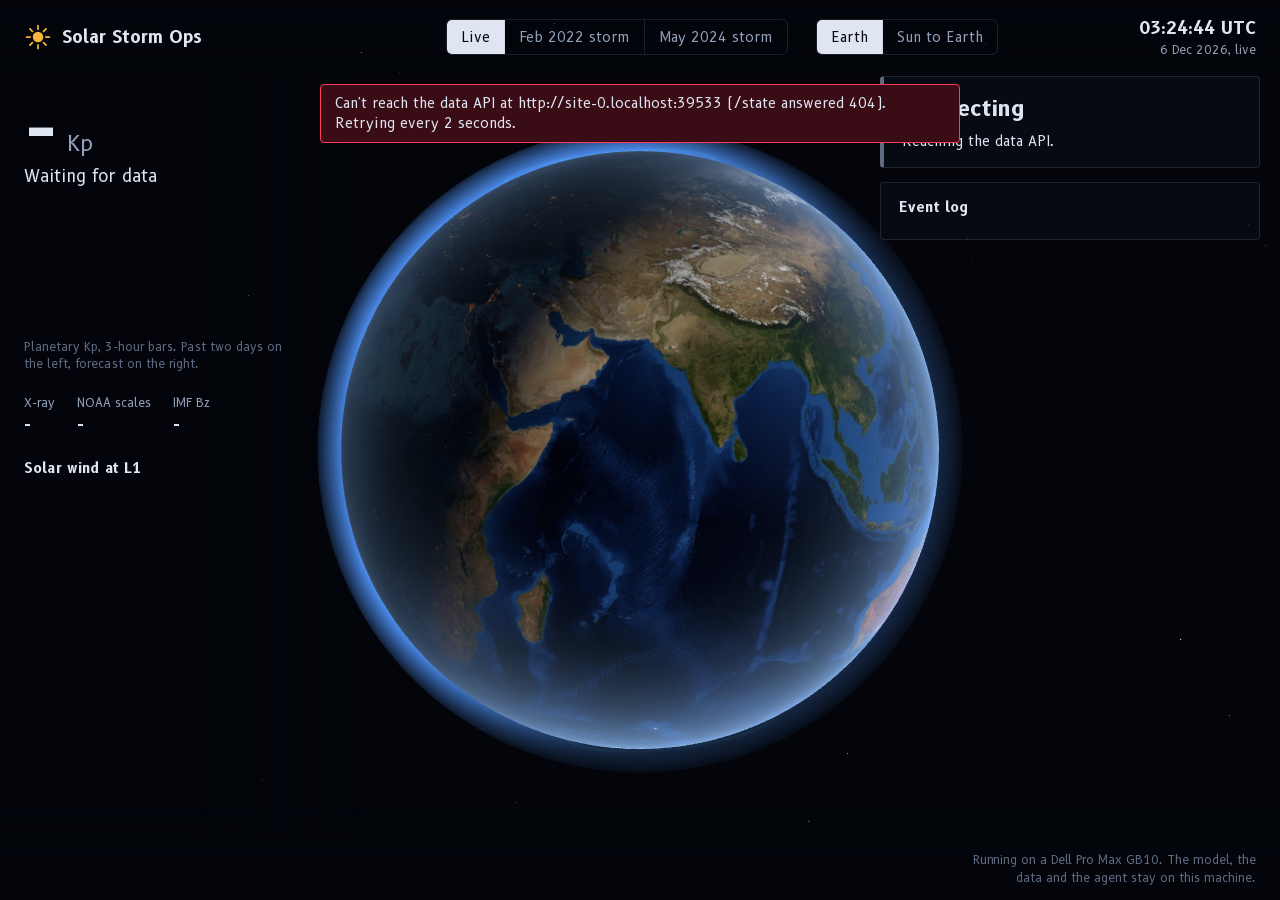
==== console/index.html @ 72f305fa "console: three.js ops console with Sun to Earth view New console/ (served at /console/) next to the " ====
<!doctype html>
<html lang="en">
<head>
  <meta charset="utf-8">
  <meta name="viewport" content="width=device-width, initial-scale=1">
  <title>Solar Storm Ops</title>
  <link rel="stylesheet" href="style.css">
</head>
<body>
  <canvas id="scene" aria-label="3D view of Earth, the Starlink constellation and the Sun"></canvas>
  <div id="labels" aria-hidden="true"></div>
  <div id="tooltip" role="status" hidden></div>

  <header class="bar">
    <div class="brand">
      <svg viewBox="0 0 32 32" width="28" height="28" aria-hidden="true">
        <circle cx="16" cy="16" r="6" fill="#f5b43c"/>
        <path d="M16 3v4M16 25v4M3 16h4M25 16h4M6.8 6.8l2.8 2.8M22.4 22.4l2.8 2.8M6.8 25.2l2.8-2.8M22.4 9.6l2.8-2.8" stroke="#f5b43c" stroke-width="2" stroke-linecap="round"/>
      </svg>
      <span>Solar Storm Ops</span>
    </div>
    <nav class="switch" aria-label="Data source">
      <button data-mode="live" aria-pressed="true">Live</button>
      <button data-mode="feb2022">Feb 2022 storm</button>
      <button data-mode="may2024">May 2024 storm</button>
    </nav>
    <nav class="switch" aria-label="View">
      <button data-view="earth" aria-pressed="true">Earth</button>
      <button data-view="sun">Sun to Earth</button>
    </nav>
    <div class="clock">
      <span id="clock-main">--:--:-- UTC</span>
      <span id="clock-sub"></span>
    </div>
  </header>

  <aside class="instruments" aria-label="Space weather">
    <section class="kp">
      <div class="kp-now"><span id="kp-value">-</span><span class="kp-unit">Kp</span></div>
      <p id="kp-phrase" class="kp-phrase">Waiting for data</p>
      <svg id="kp-chart" viewBox="0 0 320 132" role="img" aria-label="Planetary Kp index, past 48 hours and 3 day forecast"></svg>
      <p class="caption" id="kp-caption">Planetary Kp, 3-hour bars. Past two days on the left, forecast on the right.</p>
    </section>

    <section class="readouts">
      <div><span class="k">X-ray</span><span class="v" id="xray">-</span></div>
      <div><span class="k">NOAA scales</span><span class="v" id="scales">-</span></div>
      <div><span class="k">IMF Bz</span><span class="v" id="bz">-</span></div>
    </section>

    <section class="l1">
      <h2>Solar wind at L1</h2>
      <table id="l1-table"><tbody></tbody></table>
      <p class="caption" id="l1-caption"></p>
    </section>
  </aside>

  <aside class="decision" aria-label="Alert and plan">
    <section class="alert" id="alert">
      <h2 id="alert-title">Connecting</h2>
      <p id="alert-summary">Reaching the data API.</p>
      <div id="groups"></div>
      <div id="plan"></div>
    </section>
    <section class="log">
      <h2>Event log</h2>
      <ol id="log"></ol>
    </section>
  </aside>

  <footer class="foot">
    <div class="legend" id="legend" aria-label="Satellites by risk"></div>
    <p class="note" id="note"></p>
    <p class="local">Running on a Dell Pro Max GB10. The model, the data and the agent stay on this machine.</p>
  </footer>

  <div id="offline" class="offline" hidden></div>
  <script type="module" src="app.js"></script>
</body>
</html>
---- console/style.css ----
@font-face { font-family: "B612"; src: url("vendor/fonts/b612-regular.woff2") format("woff2"); font-weight: 400; font-style: normal; font-display: swap; }
@font-face { font-family: "B612"; src: url("vendor/fonts/b612-bold.woff2") format("woff2"); font-weight: 700; font-style: normal; font-display: swap; }
@font-face { font-family: "B612"; src: url("vendor/fonts/b612-italic.woff2") format("woff2"); font-weight: 400; font-style: italic; font-display: swap; }

:root {
  --space: #03050b;
  --ink: #dfe6f1;
  --ink-2: #93a1b8;
  --ink-3: #5f6b80;
  --line: rgba(147, 161, 184, 0.18);
  --corona: #f5b43c;
  --fine: #5d7aa8;
  --watch: #e9c46a;
  --high: #f4892f;
  --critical: #ff3b5c;
  --protected: #7df9c2;
  --kp-quiet: #4f9e72;
  --panel: rgba(8, 12, 22, 0.86);
  --s1: 12px; --s2: 14px; --s3: 17px; --s4: 22px; --s5: 34px; --s6: 76px;
}

* { box-sizing: border-box; }
html, body { margin: 0; height: 100%; background: var(--space); color: var(--ink); }
body {
  font-family: "B612", system-ui, sans-serif;
  font-size: var(--s2);
  line-height: 1.45;
  overflow: hidden;
  font-variant-numeric: tabular-nums;
}
#scene { position: fixed; inset: 0; width: 100vw; height: 100vh; display: block; cursor: grab; }
#scene:active { cursor: grabbing; }
#labels { position: fixed; inset: 0; pointer-events: none; overflow: hidden; }
h2 { font-size: var(--s2); font-weight: 700; margin: 0 0 8px; color: var(--ink); letter-spacing: 0.01em; }
p { margin: 0; }
button { font: inherit; color: inherit; }
:focus-visible { outline: 2px solid var(--corona); outline-offset: 2px; }

/* top bar: sits on the scene, no box */
.bar {
  position: fixed; top: 0; left: 0; right: 0;
  display: flex; align-items: center; gap: 28px;
  padding: 16px 24px;
  background: linear-gradient(to bottom, rgba(3, 5, 11, 0.92), rgba(3, 5, 11, 0));
  pointer-events: none;
}
.bar > * { pointer-events: auto; }
.brand { display: flex; align-items: center; gap: 10px; font-weight: 700; font-size: var(--s3); margin-right: auto; }
.switch { display: flex; border: 1px solid var(--line); border-radius: 6px; overflow: hidden; }
.switch button {
  background: transparent; border: 0; padding: 7px 14px; cursor: pointer; color: var(--ink-2);
  border-right: 1px solid var(--line);
}
.switch button:last-child { border-right: 0; }
.switch button:hover { color: var(--ink); background: rgba(147, 161, 184, 0.08); }
.switch button[aria-pressed="true"] { color: var(--space); background: var(--ink); }
.switch button[data-mode="feb2022"][aria-pressed="true"],
.switch button[data-mode="may2024"][aria-pressed="true"] { background: var(--corona); }
.clock { display: flex; flex-direction: column; align-items: flex-end; min-width: 230px; }
#clock-main { font-size: var(--s3); font-weight: 700; }
#clock-sub { font-size: var(--s1); color: var(--ink-2); }

/* left instruments: text on the scene, held up by a soft scrim */
.instruments {
  position: fixed; top: 76px; left: 0; bottom: 64px; width: 360px;
  padding: 12px 24px 0;
  background: linear-gradient(to right, rgba(3, 5, 11, 0.86) 55%, rgba(3, 5, 11, 0));
  display: flex; flex-direction: column; gap: 22px;
  overflow-y: auto;
}
.kp-now { display: flex; align-items: baseline; gap: 10px; }
#kp-value { font-size: var(--s6); font-weight: 700; line-height: 0.95; letter-spacing: -0.02em; }
.kp-unit { font-size: var(--s4); color: var(--ink-2); }
.kp-phrase { font-size: var(--s3); margin: 4px 0 14px; }
#kp-chart { width: 100%; height: auto; display: block; overflow: visible; }
#kp-chart text { font-family: "B612", sans-serif; font-size: 9px; fill: var(--ink-3); }
.caption { font-size: var(--s1); color: var(--ink-3); margin-top: 6px; max-width: 34ch; }
.readouts { display: grid; grid-template-columns: repeat(3, auto); gap: 4px 22px; justify-content: start; }
.readouts div { display: flex; flex-direction: column; }
.readouts .k, .l1 td.k { color: var(--ink-2); font-size: var(--s1); }
.readouts .v { font-size: var(--s3); font-weight: 700; }
.l1 table { border-collapse: collapse; width: 100%; }
.l1 td { padding: 3px 0; border-bottom: 1px solid var(--line); }
.l1 td.num { text-align: right; padding-left: 12px; }
.l1 tr.active td:first-child::after { content: " in use by NOAA"; color: var(--ink-3); font-size: var(--s1); }

/* right: the one boxed thing, because it asks for a decision */
.decision {
  position: fixed; top: 76px; right: 20px; width: 380px; max-height: calc(100vh - 170px);
  display: flex; flex-direction: column; gap: 14px;
}
.alert {
  background: var(--panel); border: 1px solid var(--line); border-left: 4px solid var(--ink-3);
  border-radius: 4px; padding: 16px 18px;
  backdrop-filter: blur(6px);
}
.alert h2 { font-size: var(--s4); margin-bottom: 6px; }
.alert.level-watch { border-left-color: var(--watch); }
.alert.level-warning { border-left-color: var(--high); }
.alert.level-critical { border-left-color: var(--critical); }
.alert.level-none { border-left-color: var(--kp-quiet); }
#alert-summary { color: var(--ink); }
#groups:not(:empty) { margin-top: 12px; }
.group { display: grid; grid-template-columns: 1fr auto; gap: 0 12px; padding: 6px 0; border-top: 1px solid var(--line); font-size: var(--s1); }
.group b { font-size: var(--s2); }
.group .n { text-align: right; color: var(--ink-2); }
#plan:not(:empty) { margin-top: 14px; padding-top: 12px; border-top: 1px solid var(--line); }
.plan-head { display: flex; justify-content: space-between; align-items: baseline; gap: 12px; }
.plan-head b { font-size: var(--s3); }
.status { font-size: var(--s1); padding: 2px 8px; border-radius: 3px; border: 1px solid currentColor; }
.status.pending { color: var(--watch); }
.status.approved { color: var(--protected); }
.status.rejected { color: var(--critical); }
#plan ul { margin: 10px 0 8px; padding-left: 18px; }
#plan li { margin: 3px 0; }
.deadline { font-size: var(--s1); color: var(--ink-2); }
.actions { display: flex; gap: 10px; margin-top: 14px; }
.actions button { cursor: pointer; padding: 9px 14px; border-radius: 4px; font-weight: 700; }
.approve { background: var(--protected); color: #04140d; border: 1px solid var(--protected); flex: 1; }
.approve:hover { filter: brightness(1.1); }
.reject { background: transparent; color: var(--ink-2); border: 1px solid var(--line); }
.reject:hover { color: var(--critical); border-color: var(--critical); }
.actions button:disabled { opacity: 0.5; cursor: wait; }
.hint { font-size: var(--s1); color: var(--ink-3); margin-top: 8px; }

.log {
  flex: 0 1 auto; min-height: 0; overflow-y: auto;
  background: rgba(8, 12, 22, 0.6); border: 1px solid var(--line); border-radius: 4px; padding: 14px 18px;
}
.log ol { list-style: none; margin: 0; padding: 0; }
.log li { display: grid; grid-template-columns: 74px 1fr; gap: 10px; padding: 6px 0; border-top: 1px solid var(--line); font-size: var(--s1); }
.log li:first-child { border-top: 0; }
.log time { color: var(--ink-3); }
.log li.alert-kind span { color: var(--ink); }
.log li.alert-kind time { color: var(--high); }
.log li.approval-kind time, .log li.action-kind time { color: var(--protected); }
.log span { color: var(--ink-2); }

/* footer: legend + honesty notes */
.foot {
  position: fixed; left: 0; right: 0; bottom: 0;
  display: grid; grid-template-columns: 1fr auto; align-items: end; gap: 6px 24px; padding: 40px 24px 14px;
  background: linear-gradient(to top, rgba(3, 5, 11, 0.97) 45%, rgba(3, 5, 11, 0));
  font-size: var(--s1);
  pointer-events: none;
}
.legend { display: flex; gap: 16px; flex-wrap: wrap; grid-column: 1; }
.note { grid-column: 1; }
.local { grid-column: 2; grid-row: 1 / span 2; }
.legend span { display: inline-flex; align-items: center; gap: 6px; color: var(--ink-2); }
.legend b { color: var(--ink); }
.legend i { width: 9px; height: 9px; border-radius: 50%; display: inline-block; }
.note { color: var(--ink-3); flex: 1; max-width: 70ch; }
.local { color: var(--ink-3); text-align: right; max-width: 36ch; }

/* scene labels and hover */
.scene-label { position: absolute; left: 0; top: 0; white-space: nowrap; font-size: var(--s1); color: var(--ink-2); margin: -8px 0 0 10px; }
.scene-label.big { font-size: var(--s3); color: var(--ink); margin: -10px 0 0 -18px; }
.scene-label.l1 { display: flex; flex-direction: column; gap: 1px; margin: 4px 0 0 -40px; color: var(--ink-2); }
.scene-label.l1 em { font-style: normal; color: var(--ink-3); margin-bottom: 3px; }
.scene-label.l1 .on { color: var(--ink); }
.scene-label.small { color: var(--ink-3); margin-left: -60px; }
.scene-label.batch { color: var(--critical); margin: -26px 0 0 14px; padding-left: 10px; border-left: 1px solid currentColor; }
.scene-label.batch.safe { color: var(--protected); }
#tooltip {
  position: fixed; pointer-events: none; z-index: 5;
  background: var(--panel); border: 1px solid var(--line); border-radius: 3px; padding: 6px 9px; font-size: var(--s1);
}
#tooltip b { display: block; color: var(--ink); }
.offline {
  position: fixed; left: 50%; top: 84px; transform: translateX(-50%);
  background: #3a0d16; border: 1px solid var(--critical); color: var(--ink); padding: 8px 14px; border-radius: 4px;
}

/* projectors and laptop screens: keep the decision and the log on screen */
@media (max-height: 820px) {
  :root { --s6: 56px; --s4: 19px; }
  .instruments { gap: 14px; }
  .alert { padding: 12px 14px; }
  #groups { display: none; }
  #plan ul { margin: 6px 0 4px; }
  .hint { display: none; }
  .actions { margin-top: 10px; }
  .log { padding: 10px 14px; }
}

@media (max-width: 1100px) {
  body { overflow: auto; }
  #scene { position: relative; height: 62vh; }
  #labels { position: absolute; height: 62vh; }
  .bar { position: sticky; flex-wrap: wrap; gap: 12px; background: var(--space); }
  .clock { min-width: 0; align-items: flex-start; }
  .instruments, .decision, .foot { position: static; width: auto; background: none; padding: 16px; }
  .foot { flex-direction: column; align-items: flex-start; }
  .local { text-align: left; }
}
@media (prefers-reduced-motion: reduce) {
  * { scroll-behavior: auto; }
}
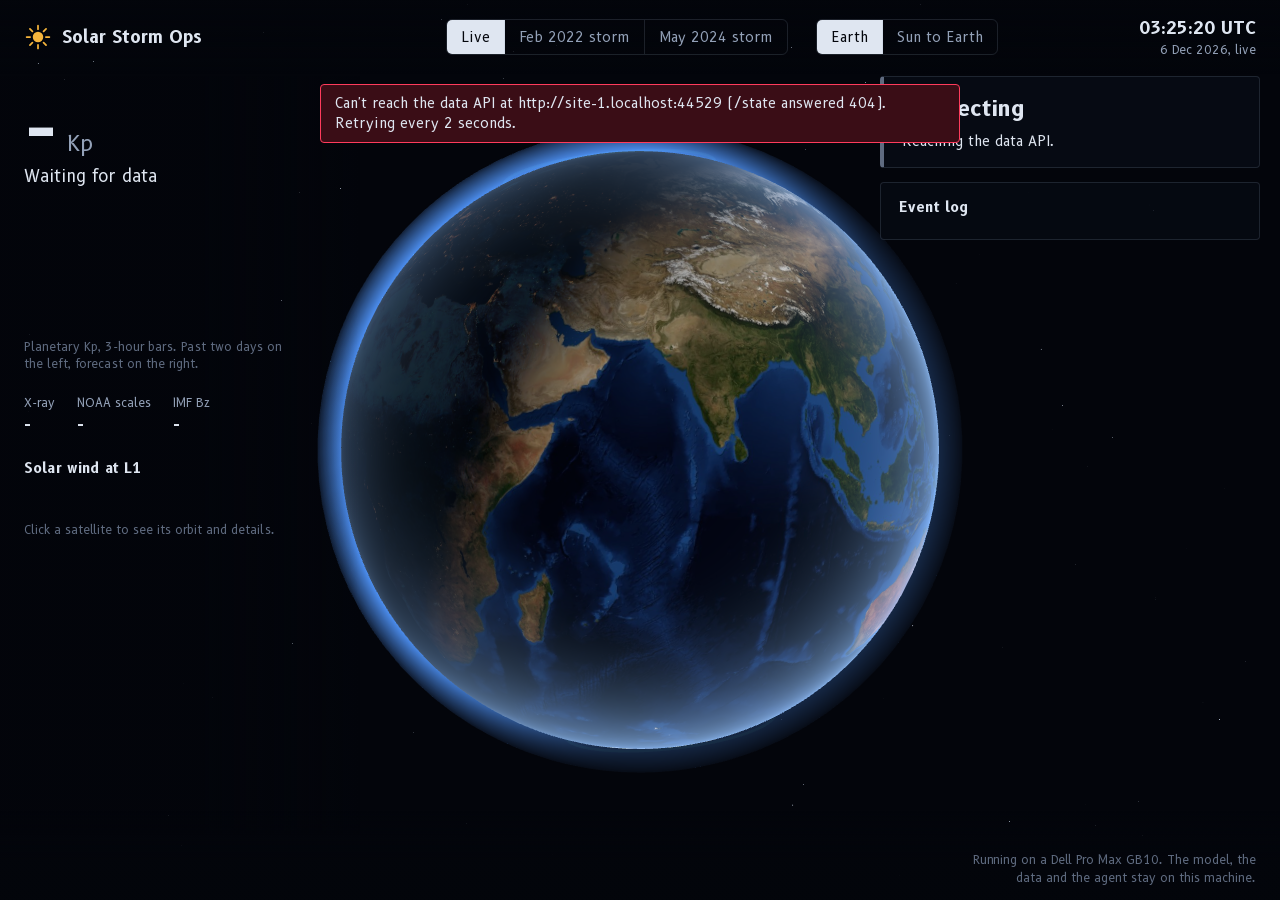
==== commit 5847f5bb: "console: click a satellite for its orbit and details; smooth motion Click selects a satellite (ring " ====
--- a/console/index.html
+++ b/console/index.html
@@ -53,6 +53,9 @@
       <table id="l1-table"><tbody></tbody></table>
       <p class="caption" id="l1-caption"></p>
     </section>
+
+    <section class="sat-card" id="sat-card" hidden aria-live="polite"></section>
+    <p class="caption" id="sat-hint">Click a satellite to see its orbit and details.</p>
   </aside>
 
   <aside class="decision" aria-label="Alert and plan">
--- a/console/style.css
+++ b/console/style.css
@@ -83,6 +83,15 @@
 .l1 td { padding: 3px 0; border-bottom: 1px solid var(--line); }
 .l1 td.num { text-align: right; padding-left: 12px; }
 .l1 tr.active td:first-child::after { content: " in use by NOAA"; color: var(--ink-3); font-size: var(--s1); }
+
+.sat-card { border-left: 3px solid var(--sel, var(--fine)); padding: 2px 0 2px 12px; }
+.sat-card h2 { font-size: var(--s3); margin-bottom: 2px; display: flex; justify-content: space-between; align-items: baseline; gap: 8px; }
+.sat-card h2 button { background: none; border: 0; color: var(--ink-3); cursor: pointer; font-size: var(--s1); padding: 0; }
+.sat-card h2 button:hover { color: var(--ink); }
+.sat-card dl { display: grid; grid-template-columns: auto 1fr; gap: 3px 14px; margin: 8px 0 0; }
+.sat-card dt { color: var(--ink-2); font-size: var(--s1); }
+.sat-card dd { margin: 0; }
+.sat-card .why { font-size: var(--s1); color: var(--ink-2); margin-top: 8px; max-width: 36ch; }
 
 /* right: the one boxed thing, because it asks for a decision */
 .decision {
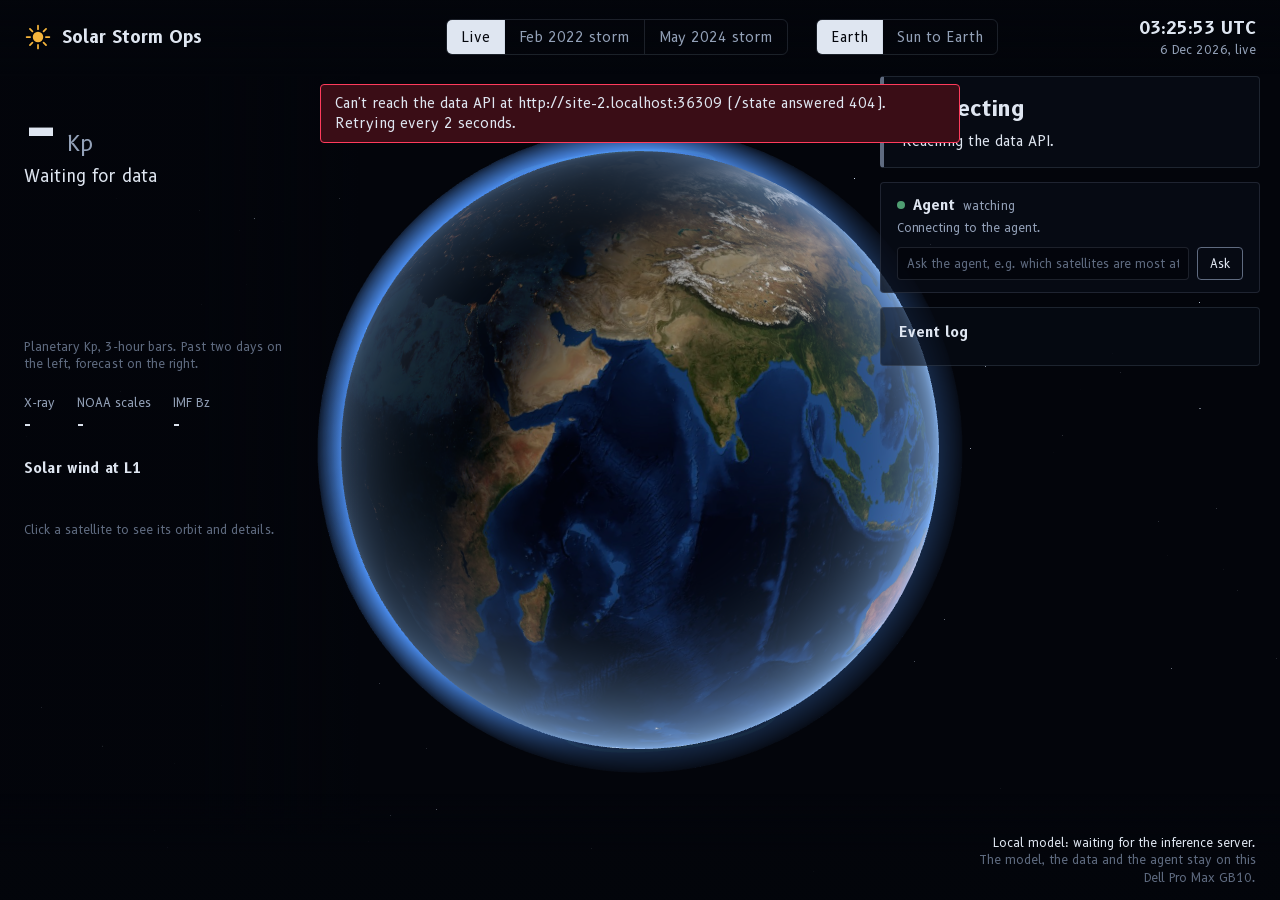
==== commit c7df1a48: "Launch go/no-go replay, agent activity, ask the agent, local inference Feb 2022 replay now starts th" ====
--- a/console/index.html
+++ b/console/index.html
@@ -65,6 +65,18 @@
       <div id="groups"></div>
       <div id="plan"></div>
     </section>
+    <section class="agent" id="agent" aria-live="polite">
+      <h2><span class="pulse" aria-hidden="true"></span>Agent <span id="agent-state" class="agent-state">watching</span></h2>
+      <p id="agent-status" class="agent-status">Connecting to the agent.</p>
+      <ol id="agent-events"></ol>
+      <div id="agent-msg"></div>
+      <form id="ask-form" autocomplete="off">
+        <label for="ask-input" class="sr-only">Ask the agent</label>
+        <input id="ask-input" maxlength="300" placeholder="Ask the agent, e.g. which satellites are most at risk?">
+        <button type="submit" id="ask-button">Ask</button>
+      </form>
+      <div id="ask-answer"></div>
+    </section>
     <section class="log">
       <h2>Event log</h2>
       <ol id="log"></ol>
@@ -74,7 +86,10 @@
   <footer class="foot">
     <div class="legend" id="legend" aria-label="Satellites by risk"></div>
     <p class="note" id="note"></p>
-    <p class="local">Running on a Dell Pro Max GB10. The model, the data and the agent stay on this machine.</p>
+    <div class="local" id="local">
+      <p id="local-model">Local model: waiting for the inference server.</p>
+      <p id="local-detail">The model, the data and the agent stay on this Dell Pro Max GB10.</p>
+    </div>
   </footer>
 
   <div id="offline" class="offline" hidden></div>
--- a/console/style.css
+++ b/console/style.css
@@ -112,6 +112,7 @@
 #groups:not(:empty) { margin-top: 12px; }
 .group { display: grid; grid-template-columns: 1fr auto; gap: 0 12px; padding: 6px 0; border-top: 1px solid var(--line); font-size: var(--s1); }
 .group b { font-size: var(--s2); }
+.group > span:not(.n) { display: none; }  /* the plan below already says what to do */
 .group .n { text-align: right; color: var(--ink-2); }
 #plan:not(:empty) { margin-top: 14px; padding-top: 12px; border-top: 1px solid var(--line); }
 .plan-head { display: flex; justify-content: space-between; align-items: baseline; gap: 12px; }
@@ -132,6 +133,41 @@
 .actions button:disabled { opacity: 0.5; cursor: wait; }
 .hint { font-size: var(--s1); color: var(--ink-3); margin-top: 8px; }
 
+.sr-only { position: absolute; width: 1px; height: 1px; overflow: hidden; clip: rect(0 0 0 0); }
+.agent {
+  background: rgba(8, 12, 22, 0.78); border: 1px solid var(--line); border-radius: 4px; padding: 12px 16px;
+  flex: 0 0 auto;
+}
+.agent h2 { display: flex; align-items: center; gap: 8px; margin-bottom: 4px; }
+.pulse { width: 8px; height: 8px; border-radius: 50%; background: var(--kp-quiet); flex: none; }
+.agent.working .pulse { background: var(--corona); animation: pulse 0.9s ease-in-out infinite; }
+@keyframes pulse { 50% { opacity: 0.25; transform: scale(0.7); } }
+.agent-state { font-weight: 400; color: var(--ink-2); font-size: var(--s1); }
+.agent.working .agent-state { color: var(--corona); }
+.agent-status { font-size: var(--s1); color: var(--ink-2); }
+#agent-events { list-style: none; margin: 8px 0 0; padding: 0; }
+#agent-events li { display: grid; grid-template-columns: 52px 1fr; gap: 8px; font-size: var(--s1); padding: 2px 0; color: var(--ink-2); }
+#agent-events li time { color: var(--ink-3); }
+#agent-events li.llm span { color: var(--ink); }
+#agent-events li.fresh span { color: var(--corona); }
+#agent-msg:not(:empty) { margin-top: 10px; }
+.bubble {
+  background: #17212f; border-radius: 10px 10px 10px 2px; padding: 8px 11px; font-size: var(--s1);
+  white-space: pre-wrap; max-height: 150px; overflow-y: auto; color: var(--ink);
+}
+.bubble-meta { font-size: var(--s1); color: var(--ink-3); margin-top: 4px; }
+#ask-form { display: flex; gap: 8px; margin-top: 10px; }
+#ask-input {
+  flex: 1; min-width: 0; font: inherit; font-size: var(--s1); color: var(--ink);
+  background: rgba(3, 5, 11, 0.7); border: 1px solid var(--line); border-radius: 4px; padding: 7px 9px;
+}
+#ask-input::placeholder { color: var(--ink-3); }
+#ask-button { cursor: pointer; background: transparent; color: var(--ink); border: 1px solid var(--ink-3); border-radius: 4px; padding: 6px 12px; font-size: var(--s1); }
+#ask-button:hover { border-color: var(--ink); }
+#ask-button:disabled { opacity: 0.5; cursor: wait; }
+#ask-answer:not(:empty) { margin-top: 8px; }
+.answer { white-space: pre-wrap; font-size: var(--s1); color: var(--ink); max-height: 170px; overflow-y: auto; border-left: 2px solid var(--corona); padding-left: 10px; }
+
 .log {
   flex: 0 1 auto; min-height: 0; overflow-y: auto;
   background: rgba(8, 12, 22, 0.6); border: 1px solid var(--line); border-radius: 4px; padding: 14px 18px;
@@ -156,6 +192,9 @@
 .legend { display: flex; gap: 16px; flex-wrap: wrap; grid-column: 1; }
 .note { grid-column: 1; }
 .local { grid-column: 2; grid-row: 1 / span 2; }
+.local p { margin: 0; }
+#local-model { color: var(--ink); }
+#local-model b { color: var(--protected); font-weight: 700; }
 .legend span { display: inline-flex; align-items: center; gap: 6px; color: var(--ink-2); }
 .legend b { color: var(--ink); }
 .legend i { width: 9px; height: 9px; border-radius: 50%; display: inline-block; }
@@ -171,6 +210,9 @@
 .scene-label.small { color: var(--ink-3); margin-left: -60px; }
 .scene-label.batch { color: var(--critical); margin: -26px 0 0 14px; padding-left: 10px; border-left: 1px solid currentColor; }
 .scene-label.batch.safe { color: var(--protected); }
+.scene-label.site { color: var(--corona); margin: -26px 0 0 14px; padding-left: 10px; border-left: 1px solid currentColor; }
+.countdown { font-size: var(--s1); color: var(--corona); margin-top: 4px; }
+.counterfactual { font-size: var(--s1); color: var(--ink); margin-top: 10px; padding: 8px 10px; border: 1px solid var(--line); border-radius: 3px; }
 #tooltip {
   position: fixed; pointer-events: none; z-index: 5;
   background: var(--panel); border: 1px solid var(--line); border-radius: 3px; padding: 6px 9px; font-size: var(--s1);
@@ -190,7 +232,8 @@
   #plan ul { margin: 6px 0 4px; }
   .hint { display: none; }
   .actions { margin-top: 10px; }
-  .log { padding: 10px 14px; }
+  .log { display: none; }
+  .bubble { max-height: 90px; }
 }
 
 @media (max-width: 1100px) {
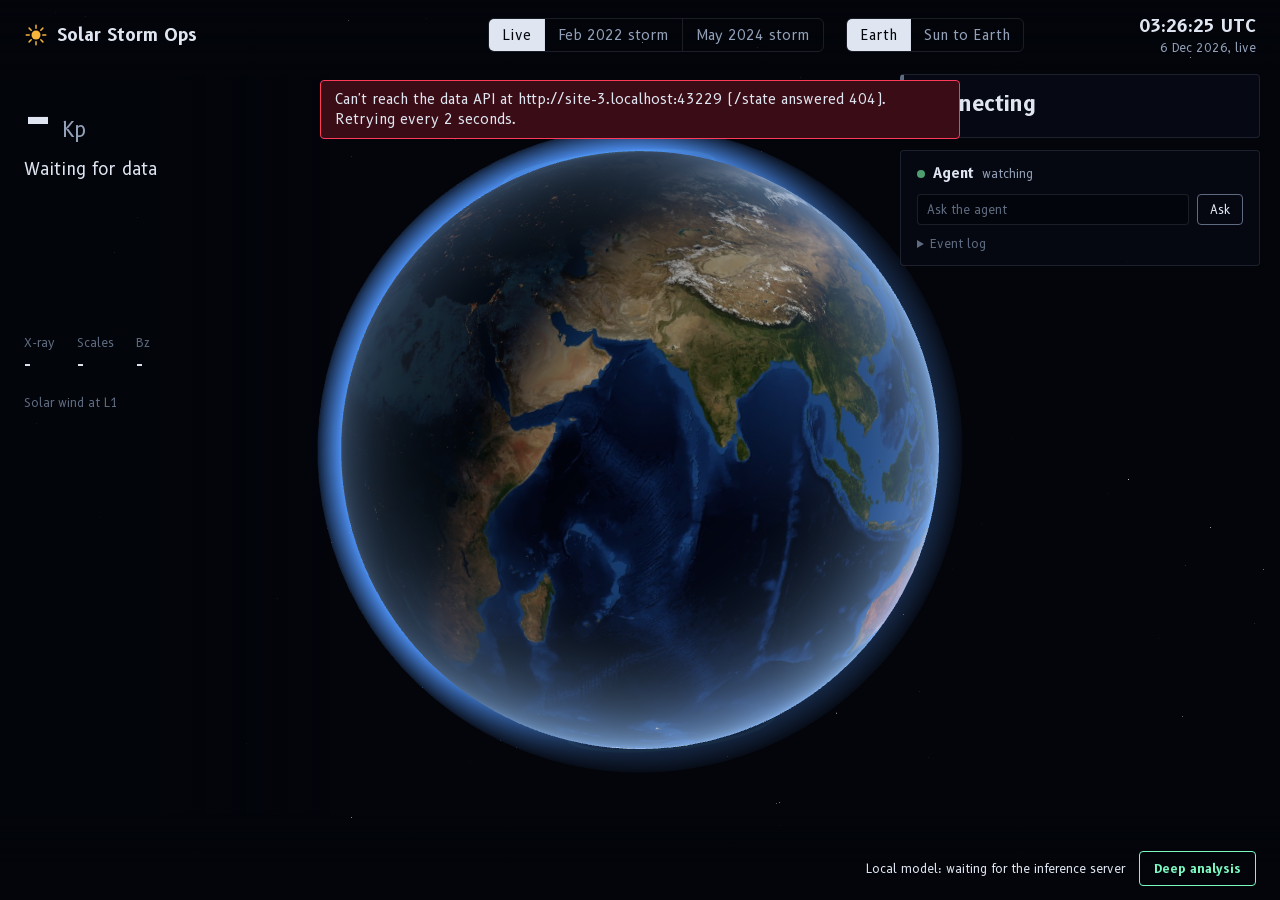
==== commit 08133c14: "console: declutter; deep analysis overlay Fewer words and one boxed card, only when a decision is ne" ====
--- a/console/index.html
+++ b/console/index.html
@@ -13,7 +13,7 @@
 
   <header class="bar">
     <div class="brand">
-      <svg viewBox="0 0 32 32" width="28" height="28" aria-hidden="true">
+      <svg viewBox="0 0 32 32" width="24" height="24" aria-hidden="true">
         <circle cx="16" cy="16" r="6" fill="#f5b43c"/>
         <path d="M16 3v4M16 25v4M3 16h4M25 16h4M6.8 6.8l2.8 2.8M22.4 22.4l2.8 2.8M6.8 25.2l2.8-2.8M22.4 9.6l2.8-2.8" stroke="#f5b43c" stroke-width="2" stroke-linecap="round"/>
       </svg>
@@ -35,62 +35,75 @@
   </header>
 
   <aside class="instruments" aria-label="Space weather">
-    <section class="kp">
-      <div class="kp-now"><span id="kp-value">-</span><span class="kp-unit">Kp</span></div>
-      <p id="kp-phrase" class="kp-phrase">Waiting for data</p>
-      <svg id="kp-chart" viewBox="0 0 320 132" role="img" aria-label="Planetary Kp index, past 48 hours and 3 day forecast"></svg>
-      <p class="caption" id="kp-caption">Planetary Kp, 3-hour bars. Past two days on the left, forecast on the right.</p>
-    </section>
-
-    <section class="readouts">
-      <div><span class="k">X-ray</span><span class="v" id="xray">-</span></div>
-      <div><span class="k">NOAA scales</span><span class="v" id="scales">-</span></div>
-      <div><span class="k">IMF Bz</span><span class="v" id="bz">-</span></div>
-    </section>
-
+    <div class="kp-now"><span id="kp-value">-</span><span class="kp-unit">Kp</span><span id="kp-phrase" class="kp-phrase">Waiting for data</span></div>
+    <svg id="kp-chart" viewBox="0 0 320 132" role="img" aria-label="Planetary Kp index, past 48 hours and 3 day forecast"><title id="kp-caption">Planetary Kp, 3-hour bars</title></svg>
+    <dl class="readouts">
+      <div><dt>X-ray</dt><dd id="xray">-</dd></div>
+      <div><dt>Scales</dt><dd id="scales">-</dd></div>
+      <div><dt>Bz</dt><dd id="bz">-</dd></div>
+    </dl>
     <section class="l1">
       <h2>Solar wind at L1</h2>
       <table id="l1-table"><tbody></tbody></table>
       <p class="caption" id="l1-caption"></p>
     </section>
-
     <section class="sat-card" id="sat-card" hidden aria-live="polite"></section>
-    <p class="caption" id="sat-hint">Click a satellite to see its orbit and details.</p>
   </aside>
 
-  <aside class="decision" aria-label="Alert and plan">
+  <aside class="decision" aria-label="Alert, plan and agent">
     <section class="alert" id="alert">
       <h2 id="alert-title">Connecting</h2>
-      <p id="alert-summary">Reaching the data API.</p>
+      <p id="alert-summary"></p>
       <div id="groups"></div>
       <div id="plan"></div>
     </section>
     <section class="agent" id="agent" aria-live="polite">
-      <h2><span class="pulse" aria-hidden="true"></span>Agent <span id="agent-state" class="agent-state">watching</span></h2>
-      <p id="agent-status" class="agent-status">Connecting to the agent.</p>
+      <h2><span class="pulse" aria-hidden="true"></span>Agent <span id="agent-state" class="agent-state">watching</span><span id="agent-status" class="agent-checks"></span></h2>
       <ol id="agent-events"></ol>
       <div id="agent-msg"></div>
       <form id="ask-form" autocomplete="off">
         <label for="ask-input" class="sr-only">Ask the agent</label>
-        <input id="ask-input" maxlength="300" placeholder="Ask the agent, e.g. which satellites are most at risk?">
+        <input id="ask-input" maxlength="300" placeholder="Ask the agent">
         <button type="submit" id="ask-button">Ask</button>
       </form>
       <div id="ask-answer"></div>
-    </section>
-    <section class="log">
-      <h2>Event log</h2>
-      <ol id="log"></ol>
+      <details class="log">
+        <summary>Event log</summary>
+        <ol id="log"></ol>
+      </details>
     </section>
   </aside>
 
   <footer class="foot">
-    <div class="legend" id="legend" aria-label="Satellites by risk"></div>
-    <p class="note" id="note"></p>
+    <div>
+      <div class="legend" id="legend" aria-label="Satellites by risk"></div>
+      <p class="note" id="note"></p>
+    </div>
     <div class="local" id="local">
-      <p id="local-model">Local model: waiting for the inference server.</p>
-      <p id="local-detail">The model, the data and the agent stay on this Dell Pro Max GB10.</p>
+      <div>
+        <p id="local-model">Local model: waiting for the inference server</p>
+        <p id="local-detail"></p>
+      </div>
+      <button type="button" id="deep-button" class="deep-button">Deep analysis</button>
     </div>
   </footer>
+
+  <section class="deep" id="deep" hidden aria-live="polite" aria-labelledby="deep-title">
+    <header class="deep-head">
+      <h2 id="deep-title">Deep analysis on the GB10</h2>
+      <button type="button" id="deep-close" class="deep-close">Close</button>
+    </header>
+    <p class="deep-task" id="deep-task"></p>
+    <div class="meters">
+      <div><span class="m-v" id="m-read">-</span><span class="m-k">tokens read</span><span class="m-s" id="m-read-s"></span></div>
+      <div><span class="m-v" id="m-tps">-</span><span class="m-k">tokens/s writing</span><span class="m-s" id="m-tps-s"></span></div>
+      <div><span class="m-v" id="m-gpu">-</span><span class="m-k">GPU busy</span><span class="m-s">Dell Pro Max GB10</span></div>
+      <div><span class="m-v" id="m-time">-</span><span class="m-k">seconds</span><span class="m-s" id="m-time-s"></span></div>
+    </div>
+    <div class="deep-progress" id="deep-progress"><i></i></div>
+    <div class="deep-thinking" id="deep-thinking" hidden></div>
+    <div class="deep-text" id="deep-text"></div>
+  </section>
 
   <div id="offline" class="offline" hidden></div>
   <script type="module" src="app.js"></script>
--- a/console/style.css
+++ b/console/style.css
@@ -7,7 +7,7 @@
   --ink: #dfe6f1;
   --ink-2: #93a1b8;
   --ink-3: #5f6b80;
-  --line: rgba(147, 161, 184, 0.18);
+  --line: rgba(147, 161, 184, 0.16);
   --corona: #f5b43c;
   --fine: #5d7aa8;
   --watch: #e9c46a;
@@ -15,74 +15,65 @@
   --critical: #ff3b5c;
   --protected: #7df9c2;
   --kp-quiet: #4f9e72;
-  --panel: rgba(8, 12, 22, 0.86);
-  --s1: 12px; --s2: 14px; --s3: 17px; --s4: 22px; --s5: 34px; --s6: 76px;
+  --panel: rgba(8, 12, 22, 0.82);
+  --s1: 12px; --s2: 14px; --s3: 17px; --s4: 21px; --s6: 64px;
 }
 
 * { box-sizing: border-box; }
 html, body { margin: 0; height: 100%; background: var(--space); color: var(--ink); }
-body {
-  font-family: "B612", system-ui, sans-serif;
-  font-size: var(--s2);
-  line-height: 1.45;
-  overflow: hidden;
-  font-variant-numeric: tabular-nums;
-}
+body { font-family: "B612", system-ui, sans-serif; font-size: var(--s2); line-height: 1.45; overflow: hidden; font-variant-numeric: tabular-nums; }
 #scene { position: fixed; inset: 0; width: 100vw; height: 100vh; display: block; cursor: grab; }
 #scene:active { cursor: grabbing; }
 #labels { position: fixed; inset: 0; pointer-events: none; overflow: hidden; }
-h2 { font-size: var(--s2); font-weight: 700; margin: 0 0 8px; color: var(--ink); letter-spacing: 0.01em; }
-p { margin: 0; }
+h2 { font-size: var(--s2); font-weight: 700; margin: 0 0 6px; }
+p, dl, dd { margin: 0; }
 button { font: inherit; color: inherit; }
 :focus-visible { outline: 2px solid var(--corona); outline-offset: 2px; }
-
-/* top bar: sits on the scene, no box */
+.sr-only { position: absolute; width: 1px; height: 1px; overflow: hidden; clip: rect(0 0 0 0); }
+.caption { font-size: var(--s1); color: var(--ink-3); margin-top: 4px; max-width: 34ch; }
+
+/* top bar */
 .bar {
-  position: fixed; top: 0; left: 0; right: 0;
-  display: flex; align-items: center; gap: 28px;
-  padding: 16px 24px;
-  background: linear-gradient(to bottom, rgba(3, 5, 11, 0.92), rgba(3, 5, 11, 0));
+  position: fixed; top: 0; left: 0; right: 0; z-index: 3;
+  display: flex; align-items: center; gap: 22px; padding: 14px 24px;
+  background: linear-gradient(to bottom, rgba(3, 5, 11, 0.9), rgba(3, 5, 11, 0));
   pointer-events: none;
 }
 .bar > * { pointer-events: auto; }
-.brand { display: flex; align-items: center; gap: 10px; font-weight: 700; font-size: var(--s3); margin-right: auto; }
+.brand { display: flex; align-items: center; gap: 9px; font-weight: 700; font-size: var(--s3); margin-right: auto; }
 .switch { display: flex; border: 1px solid var(--line); border-radius: 6px; overflow: hidden; }
-.switch button {
-  background: transparent; border: 0; padding: 7px 14px; cursor: pointer; color: var(--ink-2);
-  border-right: 1px solid var(--line);
-}
+.switch button { background: transparent; border: 0; padding: 6px 13px; cursor: pointer; color: var(--ink-2); border-right: 1px solid var(--line); }
 .switch button:last-child { border-right: 0; }
 .switch button:hover { color: var(--ink); background: rgba(147, 161, 184, 0.08); }
 .switch button[aria-pressed="true"] { color: var(--space); background: var(--ink); }
 .switch button[data-mode="feb2022"][aria-pressed="true"],
 .switch button[data-mode="may2024"][aria-pressed="true"] { background: var(--corona); }
-.clock { display: flex; flex-direction: column; align-items: flex-end; min-width: 230px; }
+.clock { display: flex; flex-direction: column; align-items: flex-end; min-width: 210px; }
 #clock-main { font-size: var(--s3); font-weight: 700; }
 #clock-sub { font-size: var(--s1); color: var(--ink-2); }
 
-/* left instruments: text on the scene, held up by a soft scrim */
+/* left: instruments, no box */
 .instruments {
-  position: fixed; top: 76px; left: 0; bottom: 64px; width: 360px;
-  padding: 12px 24px 0;
-  background: linear-gradient(to right, rgba(3, 5, 11, 0.86) 55%, rgba(3, 5, 11, 0));
-  display: flex; flex-direction: column; gap: 22px;
+  position: fixed; top: 74px; left: 0; bottom: 84px; width: 330px; z-index: 2;
+  padding: 10px 24px 0; display: flex; flex-direction: column; gap: 18px;
+  background: linear-gradient(to right, rgba(3, 5, 11, 0.8) 50%, rgba(3, 5, 11, 0));
   overflow-y: auto;
 }
-.kp-now { display: flex; align-items: baseline; gap: 10px; }
+.kp-now { display: flex; align-items: baseline; gap: 10px; flex-wrap: wrap; }
 #kp-value { font-size: var(--s6); font-weight: 700; line-height: 0.95; letter-spacing: -0.02em; }
 .kp-unit { font-size: var(--s4); color: var(--ink-2); }
-.kp-phrase { font-size: var(--s3); margin: 4px 0 14px; }
+.kp-phrase { flex-basis: 100%; font-size: var(--s3); margin-top: 2px; }
 #kp-chart { width: 100%; height: auto; display: block; overflow: visible; }
 #kp-chart text { font-family: "B612", sans-serif; font-size: 9px; fill: var(--ink-3); }
-.caption { font-size: var(--s1); color: var(--ink-3); margin-top: 6px; max-width: 34ch; }
-.readouts { display: grid; grid-template-columns: repeat(3, auto); gap: 4px 22px; justify-content: start; }
+.readouts { display: flex; gap: 22px; }
 .readouts div { display: flex; flex-direction: column; }
-.readouts .k, .l1 td.k { color: var(--ink-2); font-size: var(--s1); }
-.readouts .v { font-size: var(--s3); font-weight: 700; }
-.l1 table { border-collapse: collapse; width: 100%; }
-.l1 td { padding: 3px 0; border-bottom: 1px solid var(--line); }
-.l1 td.num { text-align: right; padding-left: 12px; }
-.l1 tr.active td:first-child::after { content: " in use by NOAA"; color: var(--ink-3); font-size: var(--s1); }
+.readouts dt { color: var(--ink-3); font-size: var(--s1); }
+.readouts dd { font-size: var(--s3); font-weight: 700; }
+.l1 h2 { font-size: var(--s1); color: var(--ink-3); font-weight: 400; margin-bottom: 2px; }
+.l1 table { border-collapse: collapse; width: 100%; font-size: var(--s1); }
+.l1 td { padding: 3px 0; border-bottom: 1px solid var(--line); color: var(--ink-2); }
+.l1 tr.active td { color: var(--ink); }
+.l1 td.num { text-align: right; padding-left: 10px; }
 
 .sat-card { border-left: 3px solid var(--sel, var(--fine)); padding: 2px 0 2px 12px; }
 .sat-card h2 { font-size: var(--s3); margin-bottom: 2px; display: flex; justify-content: space-between; align-items: baseline; gap: 8px; }
@@ -90,162 +81,163 @@
 .sat-card h2 button:hover { color: var(--ink); }
 .sat-card dl { display: grid; grid-template-columns: auto 1fr; gap: 3px 14px; margin: 8px 0 0; }
 .sat-card dt { color: var(--ink-2); font-size: var(--s1); }
-.sat-card dd { margin: 0; }
 .sat-card .why { font-size: var(--s1); color: var(--ink-2); margin-top: 8px; max-width: 36ch; }
 
-/* right: the one boxed thing, because it asks for a decision */
+/* right: decision first, the agent under it */
 .decision {
-  position: fixed; top: 76px; right: 20px; width: 380px; max-height: calc(100vh - 170px);
-  display: flex; flex-direction: column; gap: 14px;
-}
-.alert {
-  background: var(--panel); border: 1px solid var(--line); border-left: 4px solid var(--ink-3);
-  border-radius: 4px; padding: 16px 18px;
-  backdrop-filter: blur(6px);
-}
-.alert h2 { font-size: var(--s4); margin-bottom: 6px; }
+  position: fixed; top: 74px; right: 20px; width: 360px; max-height: calc(100vh - 170px); z-index: 2;
+  display: flex; flex-direction: column; gap: 12px;
+}
+.alert { background: var(--panel); border: 1px solid var(--line); border-left: 4px solid var(--ink-3); border-radius: 4px; padding: 14px 16px; backdrop-filter: blur(6px); }
+.alert h2 { font-size: var(--s4); margin-bottom: 4px; }
 .alert.level-watch { border-left-color: var(--watch); }
 .alert.level-warning { border-left-color: var(--high); }
 .alert.level-critical { border-left-color: var(--critical); }
-.alert.level-none { border-left-color: var(--kp-quiet); }
-#alert-summary { color: var(--ink); }
-#groups:not(:empty) { margin-top: 12px; }
-.group { display: grid; grid-template-columns: 1fr auto; gap: 0 12px; padding: 6px 0; border-top: 1px solid var(--line); font-size: var(--s1); }
-.group b { font-size: var(--s2); }
-.group > span:not(.n) { display: none; }  /* the plan below already says what to do */
+/* nothing to decide: a quiet one-liner instead of a card */
+.alert.level-none { background: none; border: 0; backdrop-filter: none; padding: 2px 0 0 2px; }
+.alert.level-none h2 { font-size: var(--s3); color: var(--kp-quiet); margin: 0; }
+.alert.level-none p { font-size: var(--s1); color: var(--ink-2); }
+#groups { display: none; }  /* the summary and the plan already say who is at risk */
+.group { display: grid; grid-template-columns: 1fr auto; gap: 0 12px; padding: 5px 0; border-top: 1px solid var(--line); font-size: var(--s1); }
+.group > span:not(.n) { display: none; }
 .group .n { text-align: right; color: var(--ink-2); }
-#plan:not(:empty) { margin-top: 14px; padding-top: 12px; border-top: 1px solid var(--line); }
+#plan:not(:empty) { margin-top: 12px; padding-top: 10px; border-top: 1px solid var(--line); }
 .plan-head { display: flex; justify-content: space-between; align-items: baseline; gap: 12px; }
 .plan-head b { font-size: var(--s3); }
-.status { font-size: var(--s1); padding: 2px 8px; border-radius: 3px; border: 1px solid currentColor; }
+.status { font-size: var(--s1); padding: 2px 8px; border-radius: 3px; border: 1px solid currentColor; white-space: nowrap; }
 .status.pending { color: var(--watch); }
 .status.approved { color: var(--protected); }
-.status.rejected { color: var(--critical); }
-#plan ul { margin: 10px 0 8px; padding-left: 18px; }
-#plan li { margin: 3px 0; }
+.status.rejected, .status.expired { color: var(--critical); }
+#plan ul { margin: 8px 0 6px; padding-left: 18px; }
+#plan li { margin: 2px 0; }
 .deadline { font-size: var(--s1); color: var(--ink-2); }
-.actions { display: flex; gap: 10px; margin-top: 14px; }
+.countdown { color: var(--corona); }
+.plan-head + .caption { margin-top: 0; }
+.counterfactual { font-size: var(--s1); margin-top: 10px; padding: 8px 10px; border: 1px solid var(--line); border-radius: 3px; }
+.actions { display: flex; gap: 10px; margin-top: 12px; }
 .actions button { cursor: pointer; padding: 9px 14px; border-radius: 4px; font-weight: 700; }
 .approve { background: var(--protected); color: #04140d; border: 1px solid var(--protected); flex: 1; }
 .approve:hover { filter: brightness(1.1); }
 .reject { background: transparent; color: var(--ink-2); border: 1px solid var(--line); }
 .reject:hover { color: var(--critical); border-color: var(--critical); }
 .actions button:disabled { opacity: 0.5; cursor: wait; }
-.hint { font-size: var(--s1); color: var(--ink-3); margin-top: 8px; }
-
-.sr-only { position: absolute; width: 1px; height: 1px; overflow: hidden; clip: rect(0 0 0 0); }
-.agent {
-  background: rgba(8, 12, 22, 0.78); border: 1px solid var(--line); border-radius: 4px; padding: 12px 16px;
-  flex: 0 0 auto;
-}
-.agent h2 { display: flex; align-items: center; gap: 8px; margin-bottom: 4px; }
+.hint { font-size: var(--s1); color: var(--ink-3); margin-top: 6px; }
+
+.agent { background: rgba(8, 12, 22, 0.66); border: 1px solid var(--line); border-radius: 4px; padding: 12px 16px; min-height: 0; overflow-y: auto; }
+.agent h2 { display: flex; align-items: center; gap: 8px; margin-bottom: 6px; }
 .pulse { width: 8px; height: 8px; border-radius: 50%; background: var(--kp-quiet); flex: none; }
 .agent.working .pulse { background: var(--corona); animation: pulse 0.9s ease-in-out infinite; }
 @keyframes pulse { 50% { opacity: 0.25; transform: scale(0.7); } }
 .agent-state { font-weight: 400; color: var(--ink-2); font-size: var(--s1); }
 .agent.working .agent-state { color: var(--corona); }
-.agent-status { font-size: var(--s1); color: var(--ink-2); }
-#agent-events { list-style: none; margin: 8px 0 0; padding: 0; }
-#agent-events li { display: grid; grid-template-columns: 52px 1fr; gap: 8px; font-size: var(--s1); padding: 2px 0; color: var(--ink-2); }
+.agent-checks { margin-left: auto; font-weight: 400; font-size: var(--s1); color: var(--ink-3); }
+#agent-events { list-style: none; margin: 0; padding: 0; }
+#agent-events li { display: grid; grid-template-columns: 44px 1fr; gap: 8px; font-size: var(--s1); padding: 1px 0; color: var(--ink-2); }
+#agent-events li span { overflow: hidden; text-overflow: ellipsis; white-space: nowrap; }
 #agent-events li time { color: var(--ink-3); }
-#agent-events li.llm span { color: var(--ink); }
 #agent-events li.fresh span { color: var(--corona); }
 #agent-msg:not(:empty) { margin-top: 10px; }
-.bubble {
-  background: #17212f; border-radius: 10px 10px 10px 2px; padding: 8px 11px; font-size: var(--s1);
-  white-space: pre-wrap; max-height: 150px; overflow-y: auto; color: var(--ink);
-}
+.bubble { background: #17212f; border-radius: 10px 10px 10px 2px; padding: 8px 11px; font-size: var(--s1); white-space: pre-wrap; max-height: 120px; overflow-y: auto; }
 .bubble-meta { font-size: var(--s1); color: var(--ink-3); margin-top: 4px; }
 #ask-form { display: flex; gap: 8px; margin-top: 10px; }
-#ask-input {
-  flex: 1; min-width: 0; font: inherit; font-size: var(--s1); color: var(--ink);
-  background: rgba(3, 5, 11, 0.7); border: 1px solid var(--line); border-radius: 4px; padding: 7px 9px;
-}
+#ask-input { flex: 1; min-width: 0; font: inherit; font-size: var(--s1); color: var(--ink); background: rgba(3, 5, 11, 0.7); border: 1px solid var(--line); border-radius: 4px; padding: 6px 9px; }
 #ask-input::placeholder { color: var(--ink-3); }
-#ask-button { cursor: pointer; background: transparent; color: var(--ink); border: 1px solid var(--ink-3); border-radius: 4px; padding: 6px 12px; font-size: var(--s1); }
+#ask-button { cursor: pointer; background: transparent; border: 1px solid var(--ink-3); border-radius: 4px; padding: 5px 12px; font-size: var(--s1); }
 #ask-button:hover { border-color: var(--ink); }
 #ask-button:disabled { opacity: 0.5; cursor: wait; }
 #ask-answer:not(:empty) { margin-top: 8px; }
-.answer { white-space: pre-wrap; font-size: var(--s1); color: var(--ink); max-height: 170px; overflow-y: auto; border-left: 2px solid var(--corona); padding-left: 10px; }
-
-.log {
-  flex: 0 1 auto; min-height: 0; overflow-y: auto;
-  background: rgba(8, 12, 22, 0.6); border: 1px solid var(--line); border-radius: 4px; padding: 14px 18px;
-}
-.log ol { list-style: none; margin: 0; padding: 0; }
-.log li { display: grid; grid-template-columns: 74px 1fr; gap: 10px; padding: 6px 0; border-top: 1px solid var(--line); font-size: var(--s1); }
-.log li:first-child { border-top: 0; }
+.ask-q { font-size: var(--s1); color: var(--ink-3); }
+.answer { white-space: pre-wrap; font-size: var(--s1); max-height: 150px; overflow-y: auto; border-left: 2px solid var(--corona); padding-left: 10px; margin-top: 2px; }
+.log { margin-top: 10px; font-size: var(--s1); }
+.log summary { cursor: pointer; color: var(--ink-3); }
+.log summary:hover { color: var(--ink); }
+.log ol { list-style: none; margin: 6px 0 0; padding: 0; max-height: 200px; overflow-y: auto; }
+.log li { display: grid; grid-template-columns: 80px 1fr; gap: 8px; padding: 4px 0; border-top: 1px solid var(--line); color: var(--ink-2); }
 .log time { color: var(--ink-3); }
-.log li.alert-kind span { color: var(--ink); }
 .log li.alert-kind time { color: var(--high); }
 .log li.approval-kind time, .log li.action-kind time { color: var(--protected); }
-.log span { color: var(--ink-2); }
-
-/* footer: legend + honesty notes */
+
+/* footer: legend + data note on the left, local inference on the right */
 .foot {
-  position: fixed; left: 0; right: 0; bottom: 0;
-  display: grid; grid-template-columns: 1fr auto; align-items: end; gap: 6px 24px; padding: 40px 24px 14px;
-  background: linear-gradient(to top, rgba(3, 5, 11, 0.97) 45%, rgba(3, 5, 11, 0));
-  font-size: var(--s1);
-  pointer-events: none;
-}
-.legend { display: flex; gap: 16px; flex-wrap: wrap; grid-column: 1; }
-.note { grid-column: 1; }
-.local { grid-column: 2; grid-row: 1 / span 2; }
-.local p { margin: 0; }
+  position: fixed; left: 0; right: 0; bottom: 0; z-index: 2;
+  display: flex; align-items: flex-end; justify-content: space-between; gap: 24px; padding: 36px 24px 14px;
+  background: linear-gradient(to top, rgba(3, 5, 11, 0.95) 40%, rgba(3, 5, 11, 0));
+  font-size: var(--s1); pointer-events: none;
+}
+.foot > * { pointer-events: auto; }
+.legend { display: flex; gap: 14px; flex-wrap: wrap; color: var(--ink-2); }
+.legend span { display: inline-flex; align-items: center; gap: 6px; }
+.legend b { color: var(--ink); }
+.legend i { width: 8px; height: 8px; border-radius: 50%; display: inline-block; }
+.note { color: var(--ink-3); margin-top: 4px; max-width: 70ch; }
+.local { display: flex; align-items: center; gap: 14px; text-align: right; }
 #local-model { color: var(--ink); }
-#local-model b { color: var(--protected); font-weight: 700; }
-.legend span { display: inline-flex; align-items: center; gap: 6px; color: var(--ink-2); }
-.legend b { color: var(--ink); }
-.legend i { width: 9px; height: 9px; border-radius: 50%; display: inline-block; }
-.note { color: var(--ink-3); flex: 1; max-width: 70ch; }
-.local { color: var(--ink-3); text-align: right; max-width: 36ch; }
+#local-model b { color: var(--protected); }
+#local-detail { color: var(--ink-3); }
+.deep-button { cursor: pointer; background: transparent; border: 1px solid var(--protected); color: var(--protected); border-radius: 4px; padding: 8px 14px; font-weight: 700; white-space: nowrap; }
+.deep-button:hover { background: rgba(125, 249, 194, 0.1); }
+.deep-button:disabled { opacity: 0.5; cursor: wait; }
+
+/* deep analysis: the one place the local model gets the stage */
+.deep {
+  position: fixed; z-index: 4; left: 50%; bottom: 90px; transform: translateX(-50%);
+  width: min(760px, calc(100vw - 32px)); max-height: calc(100vh - 190px);
+  display: flex; flex-direction: column;
+  background: rgba(6, 10, 18, 0.94); border: 1px solid var(--line); border-top: 3px solid var(--protected);
+  border-radius: 4px; padding: 16px 20px; backdrop-filter: blur(8px);
+}
+.deep[hidden], .sat-card[hidden], .deep-thinking[hidden] { display: none; }
+.deep-head { display: flex; justify-content: space-between; align-items: baseline; }
+.deep-head h2 { font-size: var(--s3); }
+.deep-close { cursor: pointer; background: none; border: 0; color: var(--ink-3); font-size: var(--s1); }
+.deep-close:hover { color: var(--ink); }
+.deep-task { font-size: var(--s1); color: var(--ink-2); }
+.meters { display: grid; grid-template-columns: repeat(4, 1fr); gap: 10px; margin: 12px 0 10px; }
+.meters div { display: flex; flex-direction: column; }
+.m-v { font-size: 30px; font-weight: 700; line-height: 1.1; color: var(--ink); }
+.m-k { font-size: var(--s1); color: var(--ink-2); }
+.m-s { font-size: var(--s1); color: var(--ink-3); }
+.deep-progress { height: 3px; background: var(--line); border-radius: 2px; overflow: hidden; }
+.deep-progress i { display: block; height: 100%; width: 0; background: var(--protected); transition: width 0.4s linear; }
+.deep-thinking { font-size: var(--s1); color: var(--ink-3); font-style: italic; max-height: 70px; overflow-y: auto; white-space: pre-wrap; margin-top: 10px; }
+.deep-text { white-space: pre-wrap; font-size: var(--s2); margin-top: 12px; overflow-y: auto; min-height: 120px; }
+.deep-text .cursor { display: inline-block; width: 8px; height: 1em; background: var(--protected); vertical-align: text-bottom; animation: pulse 0.8s steps(2) infinite; }
 
 /* scene labels and hover */
 .scene-label { position: absolute; left: 0; top: 0; white-space: nowrap; font-size: var(--s1); color: var(--ink-2); margin: -8px 0 0 10px; }
 .scene-label.big { font-size: var(--s3); color: var(--ink); margin: -10px 0 0 -18px; }
+.scene-label.small { color: var(--ink-3); margin-left: -60px; }
 .scene-label.l1 { display: flex; flex-direction: column; gap: 1px; margin: 4px 0 0 -40px; color: var(--ink-2); }
 .scene-label.l1 em { font-style: normal; color: var(--ink-3); margin-bottom: 3px; }
 .scene-label.l1 .on { color: var(--ink); }
-.scene-label.small { color: var(--ink-3); margin-left: -60px; }
 .scene-label.batch { color: var(--critical); margin: -26px 0 0 14px; padding-left: 10px; border-left: 1px solid currentColor; }
 .scene-label.batch.safe { color: var(--protected); }
 .scene-label.site { color: var(--corona); margin: -26px 0 0 14px; padding-left: 10px; border-left: 1px solid currentColor; }
-.countdown { font-size: var(--s1); color: var(--corona); margin-top: 4px; }
-.counterfactual { font-size: var(--s1); color: var(--ink); margin-top: 10px; padding: 8px 10px; border: 1px solid var(--line); border-radius: 3px; }
-#tooltip {
-  position: fixed; pointer-events: none; z-index: 5;
-  background: var(--panel); border: 1px solid var(--line); border-radius: 3px; padding: 6px 9px; font-size: var(--s1);
-}
-#tooltip b { display: block; color: var(--ink); }
-.offline {
-  position: fixed; left: 50%; top: 84px; transform: translateX(-50%);
-  background: #3a0d16; border: 1px solid var(--critical); color: var(--ink); padding: 8px 14px; border-radius: 4px;
-}
-
-/* projectors and laptop screens: keep the decision and the log on screen */
+#tooltip { position: fixed; pointer-events: none; z-index: 5; background: var(--panel); border: 1px solid var(--line); border-radius: 3px; padding: 6px 9px; font-size: var(--s1); }
+#tooltip b { display: block; }
+.offline { position: fixed; left: 50%; top: 80px; transform: translateX(-50%); z-index: 5; background: #3a0d16; border: 1px solid var(--critical); padding: 8px 14px; border-radius: 4px; }
+
+/* projectors and laptop screens */
 @media (max-height: 820px) {
-  :root { --s6: 56px; --s4: 19px; }
-  .instruments { gap: 14px; }
-  .alert { padding: 12px 14px; }
+  :root { --s6: 50px; --s4: 18px; }
+  .instruments { gap: 12px; }
   #groups { display: none; }
-  #plan ul { margin: 6px 0 4px; }
   .hint { display: none; }
-  .actions { margin-top: 10px; }
-  .log { display: none; }
-  .bubble { max-height: 90px; }
-}
-
+  .bubble { max-height: 80px; }
+  .deep { bottom: 80px; }
+  .m-v { font-size: 24px; }
+}
 @media (max-width: 1100px) {
   body { overflow: auto; }
   #scene { position: relative; height: 62vh; }
   #labels { position: absolute; height: 62vh; }
   .bar { position: sticky; flex-wrap: wrap; gap: 12px; background: var(--space); }
   .clock { min-width: 0; align-items: flex-start; }
-  .instruments, .decision, .foot { position: static; width: auto; background: none; padding: 16px; }
+  .instruments, .decision, .foot { position: static; width: auto; max-height: none; background: none; padding: 16px; }
   .foot { flex-direction: column; align-items: flex-start; }
   .local { text-align: left; }
+  .meters { grid-template-columns: repeat(2, 1fr); }
 }
 @media (prefers-reduced-motion: reduce) {
-  * { scroll-behavior: auto; }
-}
+  .agent.working .pulse, .deep-text .cursor { animation: none; }
+}
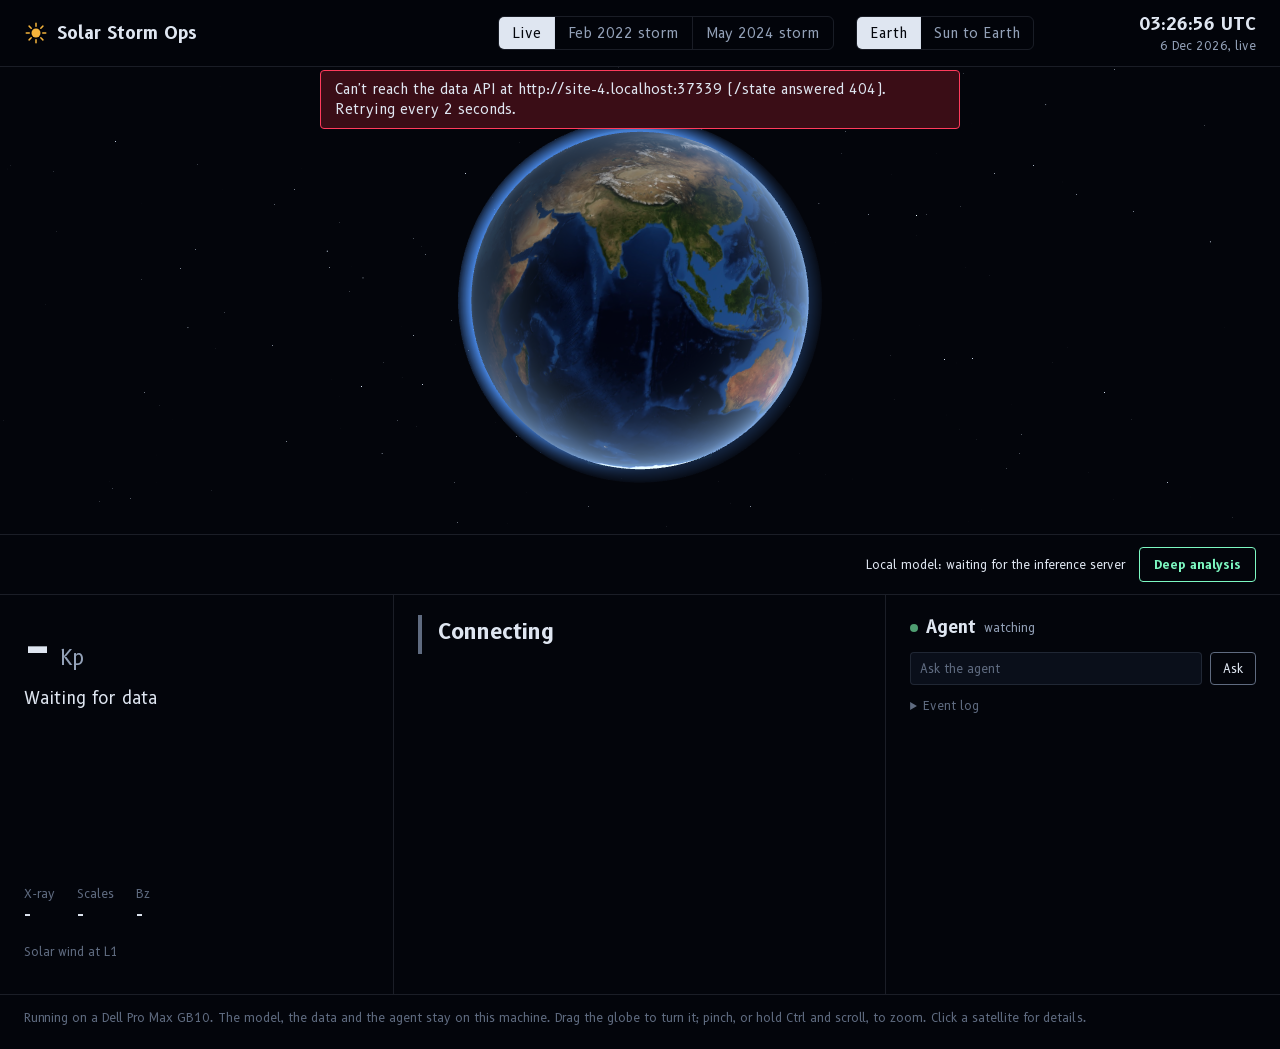
==== commit c8db148b: "console: scrollable page, full-width globe band, panels below Globe gets a wide band with no text on" ====
--- a/console/index.html
+++ b/console/index.html
@@ -7,10 +7,6 @@
   <link rel="stylesheet" href="style.css">
 </head>
 <body>
-  <canvas id="scene" aria-label="3D view of Earth, the Starlink constellation and the Sun"></canvas>
-  <div id="labels" aria-hidden="true"></div>
-  <div id="tooltip" role="status" hidden></div>
-
   <header class="bar">
     <div class="brand">
       <svg viewBox="0 0 32 32" width="24" height="24" aria-hidden="true">
@@ -34,47 +30,12 @@
     </div>
   </header>
 
-  <aside class="instruments" aria-label="Space weather">
-    <div class="kp-now"><span id="kp-value">-</span><span class="kp-unit">Kp</span><span id="kp-phrase" class="kp-phrase">Waiting for data</span></div>
-    <svg id="kp-chart" viewBox="0 0 320 132" role="img" aria-label="Planetary Kp index, past 48 hours and 3 day forecast"><title id="kp-caption">Planetary Kp, 3-hour bars</title></svg>
-    <dl class="readouts">
-      <div><dt>X-ray</dt><dd id="xray">-</dd></div>
-      <div><dt>Scales</dt><dd id="scales">-</dd></div>
-      <div><dt>Bz</dt><dd id="bz">-</dd></div>
-    </dl>
-    <section class="l1">
-      <h2>Solar wind at L1</h2>
-      <table id="l1-table"><tbody></tbody></table>
-      <p class="caption" id="l1-caption"></p>
-    </section>
-    <section class="sat-card" id="sat-card" hidden aria-live="polite"></section>
-  </aside>
+  <section class="globe" aria-label="3D view of Earth, the Starlink constellation and the Sun">
+    <canvas id="scene"></canvas>
+    <div id="labels" aria-hidden="true"></div>
+  </section>
 
-  <aside class="decision" aria-label="Alert, plan and agent">
-    <section class="alert" id="alert">
-      <h2 id="alert-title">Connecting</h2>
-      <p id="alert-summary"></p>
-      <div id="groups"></div>
-      <div id="plan"></div>
-    </section>
-    <section class="agent" id="agent" aria-live="polite">
-      <h2><span class="pulse" aria-hidden="true"></span>Agent <span id="agent-state" class="agent-state">watching</span><span id="agent-status" class="agent-checks"></span></h2>
-      <ol id="agent-events"></ol>
-      <div id="agent-msg"></div>
-      <form id="ask-form" autocomplete="off">
-        <label for="ask-input" class="sr-only">Ask the agent</label>
-        <input id="ask-input" maxlength="300" placeholder="Ask the agent">
-        <button type="submit" id="ask-button">Ask</button>
-      </form>
-      <div id="ask-answer"></div>
-      <details class="log">
-        <summary>Event log</summary>
-        <ol id="log"></ol>
-      </details>
-    </section>
-  </aside>
-
-  <footer class="foot">
+  <div class="strip">
     <div>
       <div class="legend" id="legend" aria-label="Satellites by risk"></div>
       <p class="note" id="note"></p>
@@ -86,7 +47,7 @@
       </div>
       <button type="button" id="deep-button" class="deep-button">Deep analysis</button>
     </div>
-  </footer>
+  </div>
 
   <section class="deep" id="deep" hidden aria-live="polite" aria-labelledby="deep-title">
     <header class="deep-head">
@@ -105,6 +66,55 @@
     <div class="deep-text" id="deep-text"></div>
   </section>
 
+  <main class="below">
+    <section class="col instruments" aria-label="Space weather">
+      <div class="kp-now"><span id="kp-value">-</span><span class="kp-unit">Kp</span><span id="kp-phrase" class="kp-phrase">Waiting for data</span></div>
+      <svg id="kp-chart" viewBox="0 0 320 132" role="img" aria-label="Planetary Kp index, past 48 hours and 3 day forecast"></svg>
+      <dl class="readouts">
+        <div><dt>X-ray</dt><dd id="xray">-</dd></div>
+        <div><dt>Scales</dt><dd id="scales">-</dd></div>
+        <div><dt>Bz</dt><dd id="bz">-</dd></div>
+      </dl>
+      <section class="l1">
+        <h2>Solar wind at L1</h2>
+        <table id="l1-table"><tbody></tbody></table>
+        <p class="caption" id="l1-caption"></p>
+      </section>
+    </section>
+
+    <section class="col decision" aria-label="Alert and plan">
+      <section class="alert" id="alert">
+        <h2 id="alert-title">Connecting</h2>
+        <p id="alert-summary"></p>
+        <div id="groups"></div>
+        <div id="plan"></div>
+      </section>
+      <section class="sat-card" id="sat-card" hidden aria-live="polite"></section>
+    </section>
+
+    <section class="col agent" id="agent" aria-live="polite">
+      <h2><span class="pulse" aria-hidden="true"></span>Agent <span id="agent-state" class="agent-state">watching</span><span id="agent-status" class="agent-checks"></span></h2>
+      <ol id="agent-events"></ol>
+      <div id="agent-msg"></div>
+      <form id="ask-form" autocomplete="off">
+        <label for="ask-input" class="sr-only">Ask the agent</label>
+        <input id="ask-input" maxlength="300" placeholder="Ask the agent">
+        <button type="submit" id="ask-button">Ask</button>
+      </form>
+      <div id="ask-answer"></div>
+      <details class="log">
+        <summary>Event log</summary>
+        <ol id="log"></ol>
+      </details>
+    </section>
+  </main>
+
+  <footer class="foot">
+    <p>Running on a Dell Pro Max GB10. The model, the data and the agent stay on this machine.
+      Drag the globe to turn it; pinch, or hold Ctrl and scroll, to zoom. Click a satellite for details.</p>
+  </footer>
+
+  <div id="tooltip" role="status" hidden></div>
   <div id="offline" class="offline" hidden></div>
   <script type="module" src="app.js"></script>
 </body>
--- a/console/style.css
+++ b/console/style.css
@@ -15,31 +15,28 @@
   --critical: #ff3b5c;
   --protected: #7df9c2;
   --kp-quiet: #4f9e72;
-  --panel: rgba(8, 12, 22, 0.82);
-  --s1: 12px; --s2: 14px; --s3: 17px; --s4: 21px; --s6: 64px;
+  --card: #0a0f1a;
+  --s1: 12px; --s2: 14px; --s3: 17px; --s4: 21px; --s6: 60px;
+  --globe-h: clamp(340px, 52vh, 640px);
 }
 
 * { box-sizing: border-box; }
-html, body { margin: 0; height: 100%; background: var(--space); color: var(--ink); }
-body { font-family: "B612", system-ui, sans-serif; font-size: var(--s2); line-height: 1.45; overflow: hidden; font-variant-numeric: tabular-nums; }
-#scene { position: fixed; inset: 0; width: 100vw; height: 100vh; display: block; cursor: grab; }
-#scene:active { cursor: grabbing; }
-#labels { position: fixed; inset: 0; pointer-events: none; overflow: hidden; }
+html { background: var(--space); color: var(--ink); scroll-behavior: smooth; }
+body { margin: 0; font-family: "B612", system-ui, sans-serif; font-size: var(--s2); line-height: 1.45; font-variant-numeric: tabular-nums; }
 h2 { font-size: var(--s2); font-weight: 700; margin: 0 0 6px; }
 p, dl, dd { margin: 0; }
 button { font: inherit; color: inherit; }
 :focus-visible { outline: 2px solid var(--corona); outline-offset: 2px; }
 .sr-only { position: absolute; width: 1px; height: 1px; overflow: hidden; clip: rect(0 0 0 0); }
-.caption { font-size: var(--s1); color: var(--ink-3); margin-top: 4px; max-width: 34ch; }
-
-/* top bar */
+.caption { font-size: var(--s1); color: var(--ink-3); margin-top: 4px; }
+[hidden] { display: none !important; }
+
+/* header, sticky so the controls stay reachable while scrolling */
 .bar {
-  position: fixed; top: 0; left: 0; right: 0; z-index: 3;
-  display: flex; align-items: center; gap: 22px; padding: 14px 24px;
-  background: linear-gradient(to bottom, rgba(3, 5, 11, 0.9), rgba(3, 5, 11, 0));
-  pointer-events: none;
-}
-.bar > * { pointer-events: auto; }
+  position: sticky; top: 0; z-index: 5;
+  display: flex; align-items: center; gap: 22px; padding: 12px 24px;
+  background: rgba(3, 5, 11, 0.94); backdrop-filter: blur(6px); border-bottom: 1px solid var(--line);
+}
 .brand { display: flex; align-items: center; gap: 9px; font-weight: 700; font-size: var(--s3); margin-right: auto; }
 .switch { display: flex; border: 1px solid var(--line); border-radius: 6px; overflow: hidden; }
 .switch button { background: transparent; border: 0; padding: 6px 13px; cursor: pointer; color: var(--ink-2); border-right: 1px solid var(--line); }
@@ -48,62 +45,67 @@
 .switch button[aria-pressed="true"] { color: var(--space); background: var(--ink); }
 .switch button[data-mode="feb2022"][aria-pressed="true"],
 .switch button[data-mode="may2024"][aria-pressed="true"] { background: var(--corona); }
-.clock { display: flex; flex-direction: column; align-items: flex-end; min-width: 210px; }
+.clock { display: flex; flex-direction: column; align-items: flex-end; min-width: 200px; }
 #clock-main { font-size: var(--s3); font-weight: 700; }
 #clock-sub { font-size: var(--s1); color: var(--ink-2); }
 
-/* left: instruments, no box */
-.instruments {
-  position: fixed; top: 74px; left: 0; bottom: 84px; width: 330px; z-index: 2;
-  padding: 10px 24px 0; display: flex; flex-direction: column; gap: 18px;
-  background: linear-gradient(to right, rgba(3, 5, 11, 0.8) 50%, rgba(3, 5, 11, 0));
-  overflow-y: auto;
-}
+/* the globe band: full width, no panels on it */
+.globe { position: relative; height: var(--globe-h); border-bottom: 1px solid var(--line); overflow: hidden; }
+#scene { display: block; width: 100%; height: 100%; cursor: grab; }
+#scene:active { cursor: grabbing; }
+#labels { position: absolute; inset: 0; pointer-events: none; overflow: hidden; }
+
+/* strip under the globe: what the dots are, and what is computing */
+.strip { display: flex; align-items: center; justify-content: space-between; gap: 24px; padding: 12px 24px; border-bottom: 1px solid var(--line); font-size: var(--s1); }
+.legend { display: flex; gap: 14px; flex-wrap: wrap; color: var(--ink-2); }
+.legend span { display: inline-flex; align-items: center; gap: 6px; }
+.legend b { color: var(--ink); }
+.legend i { width: 8px; height: 8px; border-radius: 50%; display: inline-block; }
+.note { color: var(--ink-3); margin-top: 3px; }
+.local { display: flex; align-items: center; gap: 14px; text-align: right; }
+#local-model { color: var(--ink); }
+#local-model b { color: var(--protected); }
+#local-detail { color: var(--ink-3); }
+.deep-button { cursor: pointer; background: transparent; border: 1px solid var(--protected); color: var(--protected); border-radius: 4px; padding: 8px 14px; font-weight: 700; white-space: nowrap; }
+.deep-button:hover { background: rgba(125, 249, 194, 0.1); }
+.deep-button:disabled { opacity: 0.5; cursor: wait; }
+
+/* three columns: cause, decision, agent */
+.below { display: grid; grid-template-columns: minmax(260px, 1fr) minmax(320px, 1.25fr) minmax(280px, 1fr); gap: 0; }
+.col { padding: 20px 24px 28px; border-right: 1px solid var(--line); min-width: 0; }
+.col:last-child { border-right: 0; }
+
+.instruments { display: flex; flex-direction: column; gap: 16px; }
 .kp-now { display: flex; align-items: baseline; gap: 10px; flex-wrap: wrap; }
 #kp-value { font-size: var(--s6); font-weight: 700; line-height: 0.95; letter-spacing: -0.02em; }
 .kp-unit { font-size: var(--s4); color: var(--ink-2); }
 .kp-phrase { flex-basis: 100%; font-size: var(--s3); margin-top: 2px; }
-#kp-chart { width: 100%; height: auto; display: block; overflow: visible; }
+#kp-chart { width: 100%; max-width: 360px; height: auto; display: block; overflow: visible; }
 #kp-chart text { font-family: "B612", sans-serif; font-size: 9px; fill: var(--ink-3); }
 .readouts { display: flex; gap: 22px; }
 .readouts div { display: flex; flex-direction: column; }
 .readouts dt { color: var(--ink-3); font-size: var(--s1); }
 .readouts dd { font-size: var(--s3); font-weight: 700; }
 .l1 h2 { font-size: var(--s1); color: var(--ink-3); font-weight: 400; margin-bottom: 2px; }
-.l1 table { border-collapse: collapse; width: 100%; font-size: var(--s1); }
+.l1 table { border-collapse: collapse; width: 100%; max-width: 420px; font-size: var(--s1); }
 .l1 td { padding: 3px 0; border-bottom: 1px solid var(--line); color: var(--ink-2); }
 .l1 tr.active td { color: var(--ink); }
 .l1 td.num { text-align: right; padding-left: 10px; }
 
-.sat-card { border-left: 3px solid var(--sel, var(--fine)); padding: 2px 0 2px 12px; }
-.sat-card h2 { font-size: var(--s3); margin-bottom: 2px; display: flex; justify-content: space-between; align-items: baseline; gap: 8px; }
-.sat-card h2 button { background: none; border: 0; color: var(--ink-3); cursor: pointer; font-size: var(--s1); padding: 0; }
-.sat-card h2 button:hover { color: var(--ink); }
-.sat-card dl { display: grid; grid-template-columns: auto 1fr; gap: 3px 14px; margin: 8px 0 0; }
-.sat-card dt { color: var(--ink-2); font-size: var(--s1); }
-.sat-card .why { font-size: var(--s1); color: var(--ink-2); margin-top: 8px; max-width: 36ch; }
-
-/* right: decision first, the agent under it */
-.decision {
-  position: fixed; top: 74px; right: 20px; width: 360px; max-height: calc(100vh - 170px); z-index: 2;
-  display: flex; flex-direction: column; gap: 12px;
-}
-.alert { background: var(--panel); border: 1px solid var(--line); border-left: 4px solid var(--ink-3); border-radius: 4px; padding: 14px 16px; backdrop-filter: blur(6px); }
+/* decision */
+.alert { border-left: 4px solid var(--ink-3); padding: 2px 0 2px 16px; }
 .alert h2 { font-size: var(--s4); margin-bottom: 4px; }
+.alert.level-none { border-left-color: var(--kp-quiet); }
+.alert.level-none h2 { color: var(--kp-quiet); }
+.alert.level-none p { color: var(--ink-2); }
 .alert.level-watch { border-left-color: var(--watch); }
 .alert.level-warning { border-left-color: var(--high); }
 .alert.level-critical { border-left-color: var(--critical); }
-/* nothing to decide: a quiet one-liner instead of a card */
-.alert.level-none { background: none; border: 0; backdrop-filter: none; padding: 2px 0 0 2px; }
-.alert.level-none h2 { font-size: var(--s3); color: var(--kp-quiet); margin: 0; }
-.alert.level-none p { font-size: var(--s1); color: var(--ink-2); }
-#groups { display: none; }  /* the summary and the plan already say who is at risk */
-.group { display: grid; grid-template-columns: 1fr auto; gap: 0 12px; padding: 5px 0; border-top: 1px solid var(--line); font-size: var(--s1); }
-.group > span:not(.n) { display: none; }
-.group .n { text-align: right; color: var(--ink-2); }
-#plan:not(:empty) { margin-top: 12px; padding-top: 10px; border-top: 1px solid var(--line); }
+#groups { display: none; }
+#plan:not(:empty) { margin-top: 14px; padding-top: 12px; border-top: 1px solid var(--line); }
 .plan-head { display: flex; justify-content: space-between; align-items: baseline; gap: 12px; }
 .plan-head b { font-size: var(--s3); }
+.plan-head + .caption { margin-top: 0; }
 .status { font-size: var(--s1); padding: 2px 8px; border-radius: 3px; border: 1px solid currentColor; white-space: nowrap; }
 .status.pending { color: var(--watch); }
 .status.approved { color: var(--protected); }
@@ -112,9 +114,8 @@
 #plan li { margin: 2px 0; }
 .deadline { font-size: var(--s1); color: var(--ink-2); }
 .countdown { color: var(--corona); }
-.plan-head + .caption { margin-top: 0; }
 .counterfactual { font-size: var(--s1); margin-top: 10px; padding: 8px 10px; border: 1px solid var(--line); border-radius: 3px; }
-.actions { display: flex; gap: 10px; margin-top: 12px; }
+.actions { display: flex; gap: 10px; margin-top: 12px; max-width: 460px; }
 .actions button { cursor: pointer; padding: 9px 14px; border-radius: 4px; font-weight: 700; }
 .approve { background: var(--protected); color: #04140d; border: 1px solid var(--protected); flex: 1; }
 .approve:hover { filter: brightness(1.1); }
@@ -123,8 +124,16 @@
 .actions button:disabled { opacity: 0.5; cursor: wait; }
 .hint { font-size: var(--s1); color: var(--ink-3); margin-top: 6px; }
 
-.agent { background: rgba(8, 12, 22, 0.66); border: 1px solid var(--line); border-radius: 4px; padding: 12px 16px; min-height: 0; overflow-y: auto; }
-.agent h2 { display: flex; align-items: center; gap: 8px; margin-bottom: 6px; }
+.sat-card { margin-top: 22px; border-left: 3px solid var(--sel, var(--fine)); padding: 2px 0 2px 14px; }
+.sat-card h2 { font-size: var(--s3); margin-bottom: 2px; display: flex; justify-content: space-between; align-items: baseline; gap: 8px; }
+.sat-card h2 button { background: none; border: 0; color: var(--ink-3); cursor: pointer; font-size: var(--s1); padding: 0; }
+.sat-card h2 button:hover { color: var(--ink); }
+.sat-card dl { display: grid; grid-template-columns: auto 1fr; gap: 3px 14px; margin: 8px 0 0; }
+.sat-card dt { color: var(--ink-2); font-size: var(--s1); }
+.sat-card .why { font-size: var(--s1); color: var(--ink-2); margin-top: 8px; max-width: 44ch; }
+
+/* agent */
+.agent h2 { display: flex; align-items: center; gap: 8px; margin-bottom: 8px; font-size: var(--s3); }
 .pulse { width: 8px; height: 8px; border-radius: 50%; background: var(--kp-quiet); flex: none; }
 .agent.working .pulse { background: var(--corona); animation: pulse 0.9s ease-in-out infinite; }
 @keyframes pulse { 50% { opacity: 0.25; transform: scale(0.7); } }
@@ -132,76 +141,50 @@
 .agent.working .agent-state { color: var(--corona); }
 .agent-checks { margin-left: auto; font-weight: 400; font-size: var(--s1); color: var(--ink-3); }
 #agent-events { list-style: none; margin: 0; padding: 0; }
-#agent-events li { display: grid; grid-template-columns: 44px 1fr; gap: 8px; font-size: var(--s1); padding: 1px 0; color: var(--ink-2); }
+#agent-events li { display: grid; grid-template-columns: 44px 1fr; gap: 8px; font-size: var(--s1); padding: 2px 0; color: var(--ink-2); }
 #agent-events li span { overflow: hidden; text-overflow: ellipsis; white-space: nowrap; }
 #agent-events li time { color: var(--ink-3); }
 #agent-events li.fresh span { color: var(--corona); }
 #agent-msg:not(:empty) { margin-top: 10px; }
-.bubble { background: #17212f; border-radius: 10px 10px 10px 2px; padding: 8px 11px; font-size: var(--s1); white-space: pre-wrap; max-height: 120px; overflow-y: auto; }
+.bubble { background: #17212f; border-radius: 10px 10px 10px 2px; padding: 8px 11px; font-size: var(--s1); white-space: pre-wrap; max-height: 160px; overflow-y: auto; }
 .bubble-meta { font-size: var(--s1); color: var(--ink-3); margin-top: 4px; }
-#ask-form { display: flex; gap: 8px; margin-top: 10px; }
-#ask-input { flex: 1; min-width: 0; font: inherit; font-size: var(--s1); color: var(--ink); background: rgba(3, 5, 11, 0.7); border: 1px solid var(--line); border-radius: 4px; padding: 6px 9px; }
+#ask-form { display: flex; gap: 8px; margin-top: 12px; }
+#ask-input { flex: 1; min-width: 0; font: inherit; font-size: var(--s1); color: var(--ink); background: var(--card); border: 1px solid var(--line); border-radius: 4px; padding: 7px 9px; }
 #ask-input::placeholder { color: var(--ink-3); }
 #ask-button { cursor: pointer; background: transparent; border: 1px solid var(--ink-3); border-radius: 4px; padding: 5px 12px; font-size: var(--s1); }
 #ask-button:hover { border-color: var(--ink); }
 #ask-button:disabled { opacity: 0.5; cursor: wait; }
 #ask-answer:not(:empty) { margin-top: 8px; }
 .ask-q { font-size: var(--s1); color: var(--ink-3); }
-.answer { white-space: pre-wrap; font-size: var(--s1); max-height: 150px; overflow-y: auto; border-left: 2px solid var(--corona); padding-left: 10px; margin-top: 2px; }
-.log { margin-top: 10px; font-size: var(--s1); }
+.answer { white-space: pre-wrap; font-size: var(--s1); max-height: 220px; overflow-y: auto; border-left: 2px solid var(--corona); padding-left: 10px; margin-top: 2px; }
+.log { margin-top: 12px; font-size: var(--s1); }
 .log summary { cursor: pointer; color: var(--ink-3); }
 .log summary:hover { color: var(--ink); }
-.log ol { list-style: none; margin: 6px 0 0; padding: 0; max-height: 200px; overflow-y: auto; }
+.log ol { list-style: none; margin: 6px 0 0; padding: 0; max-height: 260px; overflow-y: auto; }
 .log li { display: grid; grid-template-columns: 80px 1fr; gap: 8px; padding: 4px 0; border-top: 1px solid var(--line); color: var(--ink-2); }
 .log time { color: var(--ink-3); }
 .log li.alert-kind time { color: var(--high); }
 .log li.approval-kind time, .log li.action-kind time { color: var(--protected); }
 
-/* footer: legend + data note on the left, local inference on the right */
-.foot {
-  position: fixed; left: 0; right: 0; bottom: 0; z-index: 2;
-  display: flex; align-items: flex-end; justify-content: space-between; gap: 24px; padding: 36px 24px 14px;
-  background: linear-gradient(to top, rgba(3, 5, 11, 0.95) 40%, rgba(3, 5, 11, 0));
-  font-size: var(--s1); pointer-events: none;
-}
-.foot > * { pointer-events: auto; }
-.legend { display: flex; gap: 14px; flex-wrap: wrap; color: var(--ink-2); }
-.legend span { display: inline-flex; align-items: center; gap: 6px; }
-.legend b { color: var(--ink); }
-.legend i { width: 8px; height: 8px; border-radius: 50%; display: inline-block; }
-.note { color: var(--ink-3); margin-top: 4px; max-width: 70ch; }
-.local { display: flex; align-items: center; gap: 14px; text-align: right; }
-#local-model { color: var(--ink); }
-#local-model b { color: var(--protected); }
-#local-detail { color: var(--ink-3); }
-.deep-button { cursor: pointer; background: transparent; border: 1px solid var(--protected); color: var(--protected); border-radius: 4px; padding: 8px 14px; font-weight: 700; white-space: nowrap; }
-.deep-button:hover { background: rgba(125, 249, 194, 0.1); }
-.deep-button:disabled { opacity: 0.5; cursor: wait; }
-
-/* deep analysis: the one place the local model gets the stage */
-.deep {
-  position: fixed; z-index: 4; left: 50%; bottom: 90px; transform: translateX(-50%);
-  width: min(760px, calc(100vw - 32px)); max-height: calc(100vh - 190px);
-  display: flex; flex-direction: column;
-  background: rgba(6, 10, 18, 0.94); border: 1px solid var(--line); border-top: 3px solid var(--protected);
-  border-radius: 4px; padding: 16px 20px; backdrop-filter: blur(8px);
-}
-.deep[hidden], .sat-card[hidden], .deep-thinking[hidden] { display: none; }
+/* deep analysis: opens under the strip */
+.deep { scroll-margin-top: 64px; margin: 0; padding: 18px 24px 22px; border-bottom: 1px solid var(--line); border-top: 3px solid var(--protected); background: var(--card); }
 .deep-head { display: flex; justify-content: space-between; align-items: baseline; }
 .deep-head h2 { font-size: var(--s3); }
 .deep-close { cursor: pointer; background: none; border: 0; color: var(--ink-3); font-size: var(--s1); }
 .deep-close:hover { color: var(--ink); }
-.deep-task { font-size: var(--s1); color: var(--ink-2); }
-.meters { display: grid; grid-template-columns: repeat(4, 1fr); gap: 10px; margin: 12px 0 10px; }
+.deep-task { font-size: var(--s1); color: var(--ink-2); max-width: 110ch; }
+.meters { display: grid; grid-template-columns: repeat(4, minmax(0, 220px)); gap: 16px; margin: 14px 0 12px; }
 .meters div { display: flex; flex-direction: column; }
-.m-v { font-size: 30px; font-weight: 700; line-height: 1.1; color: var(--ink); }
+.m-v { font-size: 34px; font-weight: 700; line-height: 1.1; }
 .m-k { font-size: var(--s1); color: var(--ink-2); }
 .m-s { font-size: var(--s1); color: var(--ink-3); }
-.deep-progress { height: 3px; background: var(--line); border-radius: 2px; overflow: hidden; }
+.deep-progress { height: 3px; background: var(--line); border-radius: 2px; overflow: hidden; max-width: 940px; }
 .deep-progress i { display: block; height: 100%; width: 0; background: var(--protected); transition: width 0.4s linear; }
-.deep-thinking { font-size: var(--s1); color: var(--ink-3); font-style: italic; max-height: 70px; overflow-y: auto; white-space: pre-wrap; margin-top: 10px; }
-.deep-text { white-space: pre-wrap; font-size: var(--s2); margin-top: 12px; overflow-y: auto; min-height: 120px; }
+.deep-thinking { font-size: var(--s1); color: var(--ink-3); font-style: italic; max-height: 80px; overflow-y: auto; white-space: pre-wrap; margin-top: 10px; }
+.deep-text { white-space: pre-wrap; font-size: var(--s2); margin-top: 14px; max-height: 420px; overflow-y: auto; max-width: 110ch; }
 .deep-text .cursor { display: inline-block; width: 8px; height: 1em; background: var(--protected); vertical-align: text-bottom; animation: pulse 0.8s steps(2) infinite; }
+
+.foot { padding: 14px 24px 22px; font-size: var(--s1); color: var(--ink-3); border-top: 1px solid var(--line); }
 
 /* scene labels and hover */
 .scene-label { position: absolute; left: 0; top: 0; white-space: nowrap; font-size: var(--s1); color: var(--ink-2); margin: -8px 0 0 10px; }
@@ -213,31 +196,20 @@
 .scene-label.batch { color: var(--critical); margin: -26px 0 0 14px; padding-left: 10px; border-left: 1px solid currentColor; }
 .scene-label.batch.safe { color: var(--protected); }
 .scene-label.site { color: var(--corona); margin: -26px 0 0 14px; padding-left: 10px; border-left: 1px solid currentColor; }
-#tooltip { position: fixed; pointer-events: none; z-index: 5; background: var(--panel); border: 1px solid var(--line); border-radius: 3px; padding: 6px 9px; font-size: var(--s1); }
+#tooltip { position: fixed; pointer-events: none; z-index: 6; background: rgba(8, 12, 22, 0.92); border: 1px solid var(--line); border-radius: 3px; padding: 6px 9px; font-size: var(--s1); }
 #tooltip b { display: block; }
-.offline { position: fixed; left: 50%; top: 80px; transform: translateX(-50%); z-index: 5; background: #3a0d16; border: 1px solid var(--critical); padding: 8px 14px; border-radius: 4px; }
-
-/* projectors and laptop screens */
-@media (max-height: 820px) {
-  :root { --s6: 50px; --s4: 18px; }
-  .instruments { gap: 12px; }
-  #groups { display: none; }
-  .hint { display: none; }
-  .bubble { max-height: 80px; }
-  .deep { bottom: 80px; }
-  .m-v { font-size: 24px; }
-}
+.offline { position: fixed; left: 50%; top: 70px; transform: translateX(-50%); z-index: 6; background: #3a0d16; border: 1px solid var(--critical); padding: 8px 14px; border-radius: 4px; }
+
 @media (max-width: 1100px) {
-  body { overflow: auto; }
-  #scene { position: relative; height: 62vh; }
-  #labels { position: absolute; height: 62vh; }
-  .bar { position: sticky; flex-wrap: wrap; gap: 12px; background: var(--space); }
+  .bar { flex-wrap: wrap; gap: 12px; }
   .clock { min-width: 0; align-items: flex-start; }
-  .instruments, .decision, .foot { position: static; width: auto; max-height: none; background: none; padding: 16px; }
-  .foot { flex-direction: column; align-items: flex-start; }
+  .below { grid-template-columns: 1fr; }
+  .col { border-right: 0; border-bottom: 1px solid var(--line); }
+  .strip { flex-direction: column; align-items: flex-start; }
   .local { text-align: left; }
   .meters { grid-template-columns: repeat(2, 1fr); }
 }
 @media (prefers-reduced-motion: reduce) {
+  html { scroll-behavior: auto; }
   .agent.working .pulse, .deep-text .cursor { animation: none; }
 }
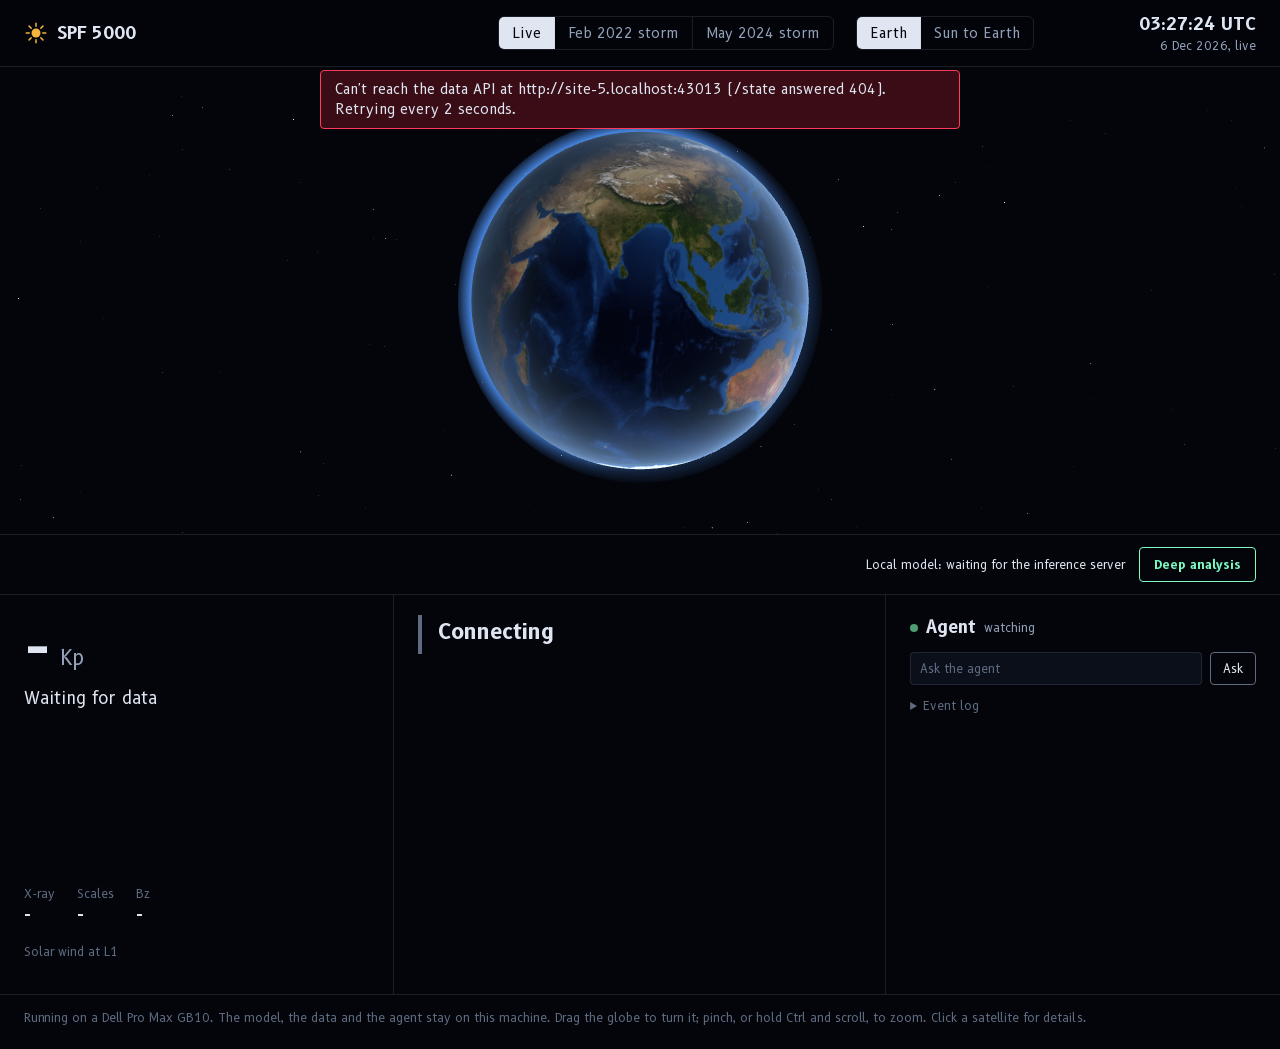
==== commit 5cb3b04f: "console: rename the app to SPF 5000" ====
--- a/console/index.html
+++ b/console/index.html
@@ -3,7 +3,7 @@
 <head>
   <meta charset="utf-8">
   <meta name="viewport" content="width=device-width, initial-scale=1">
-  <title>Solar Storm Ops</title>
+  <title>SPF 5000</title>
   <link rel="stylesheet" href="style.css">
 </head>
 <body>
@@ -13,7 +13,7 @@
         <circle cx="16" cy="16" r="6" fill="#f5b43c"/>
         <path d="M16 3v4M16 25v4M3 16h4M25 16h4M6.8 6.8l2.8 2.8M22.4 22.4l2.8 2.8M6.8 25.2l2.8-2.8M22.4 9.6l2.8-2.8" stroke="#f5b43c" stroke-width="2" stroke-linecap="round"/>
       </svg>
-      <span>Solar Storm Ops</span>
+      <span>SPF 5000</span>
     </div>
     <nav class="switch" aria-label="Data source">
       <button data-mode="live" aria-pressed="true">Live</button>
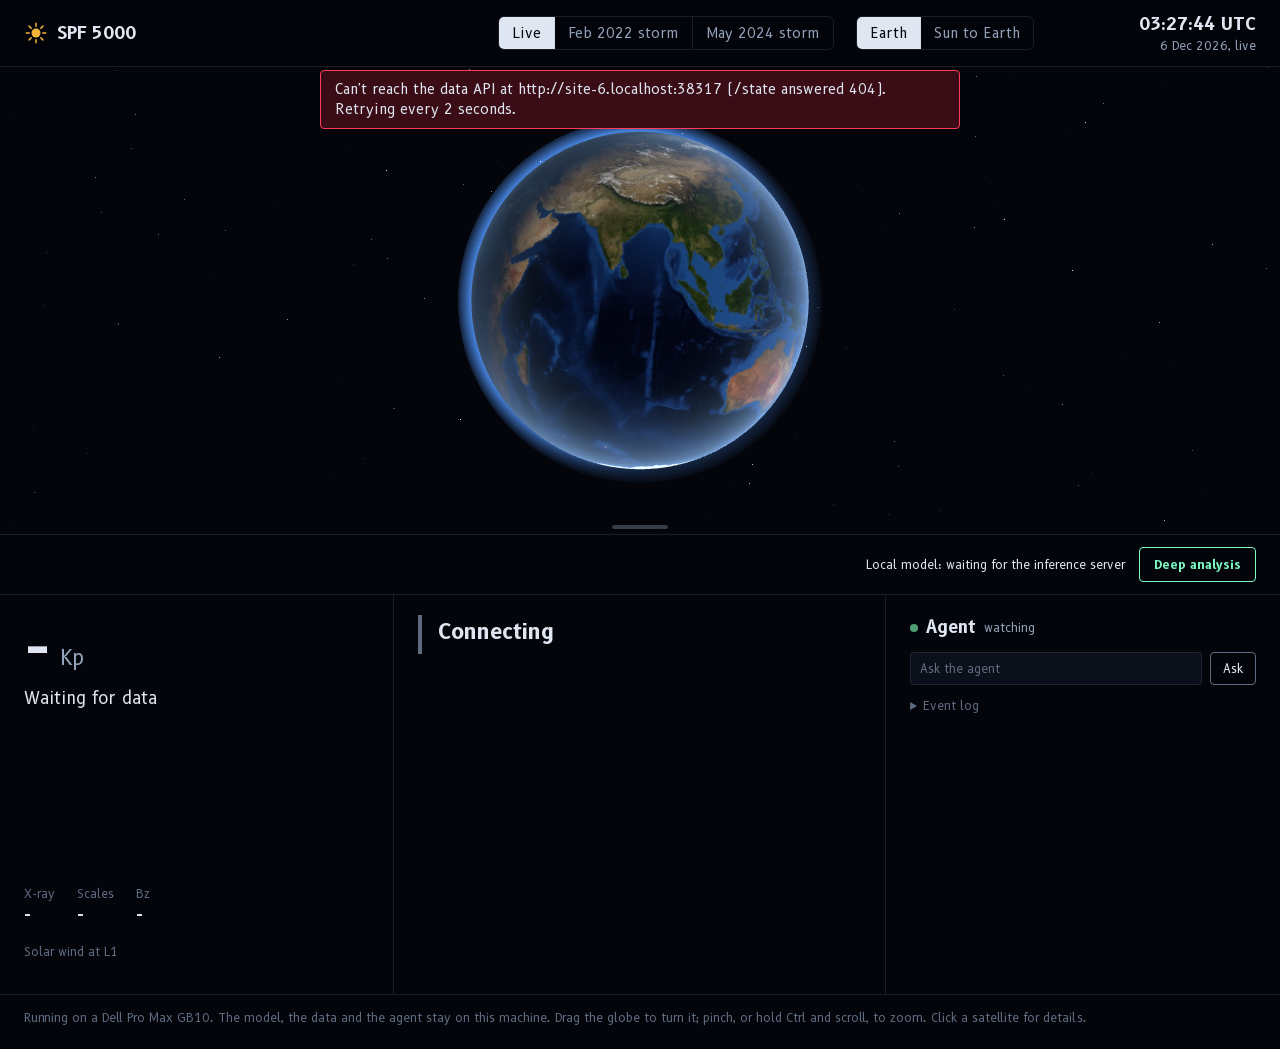
==== commit 77dec7ea: "console: resizable globe band (drag, double-click to fill, arrow keys)" ====
--- a/console/index.html
+++ b/console/index.html
@@ -33,6 +33,8 @@
   <section class="globe" aria-label="3D view of Earth, the Starlink constellation and the Sun">
     <canvas id="scene"></canvas>
     <div id="labels" aria-hidden="true"></div>
+    <div class="globe-resize" id="globe-resize" role="separator" aria-orientation="horizontal" tabindex="0"
+         aria-label="Resize the globe" title="Drag to resize the globe. Double-click to fill the screen or go back."></div>
   </section>
 
   <div class="strip">
--- a/console/style.css
+++ b/console/style.css
@@ -54,6 +54,12 @@
 #scene { display: block; width: 100%; height: 100%; cursor: grab; }
 #scene:active { cursor: grabbing; }
 #labels { position: absolute; inset: 0; pointer-events: none; overflow: hidden; }
+.globe-resize {
+  position: absolute; left: 0; right: 0; bottom: 0; height: 14px; z-index: 2; cursor: ns-resize;
+  display: flex; align-items: center; justify-content: center; touch-action: none;
+}
+.globe-resize::after { content: ""; width: 56px; height: 4px; border-radius: 2px; background: var(--ink-3); opacity: 0.55; }
+.globe-resize:hover::after, .globe-resize:focus-visible::after, .globe-resize.dragging::after { background: var(--ink); opacity: 1; }
 
 /* strip under the globe: what the dots are, and what is computing */
 .strip { display: flex; align-items: center; justify-content: space-between; gap: 24px; padding: 12px 24px; border-bottom: 1px solid var(--line); font-size: var(--s1); }
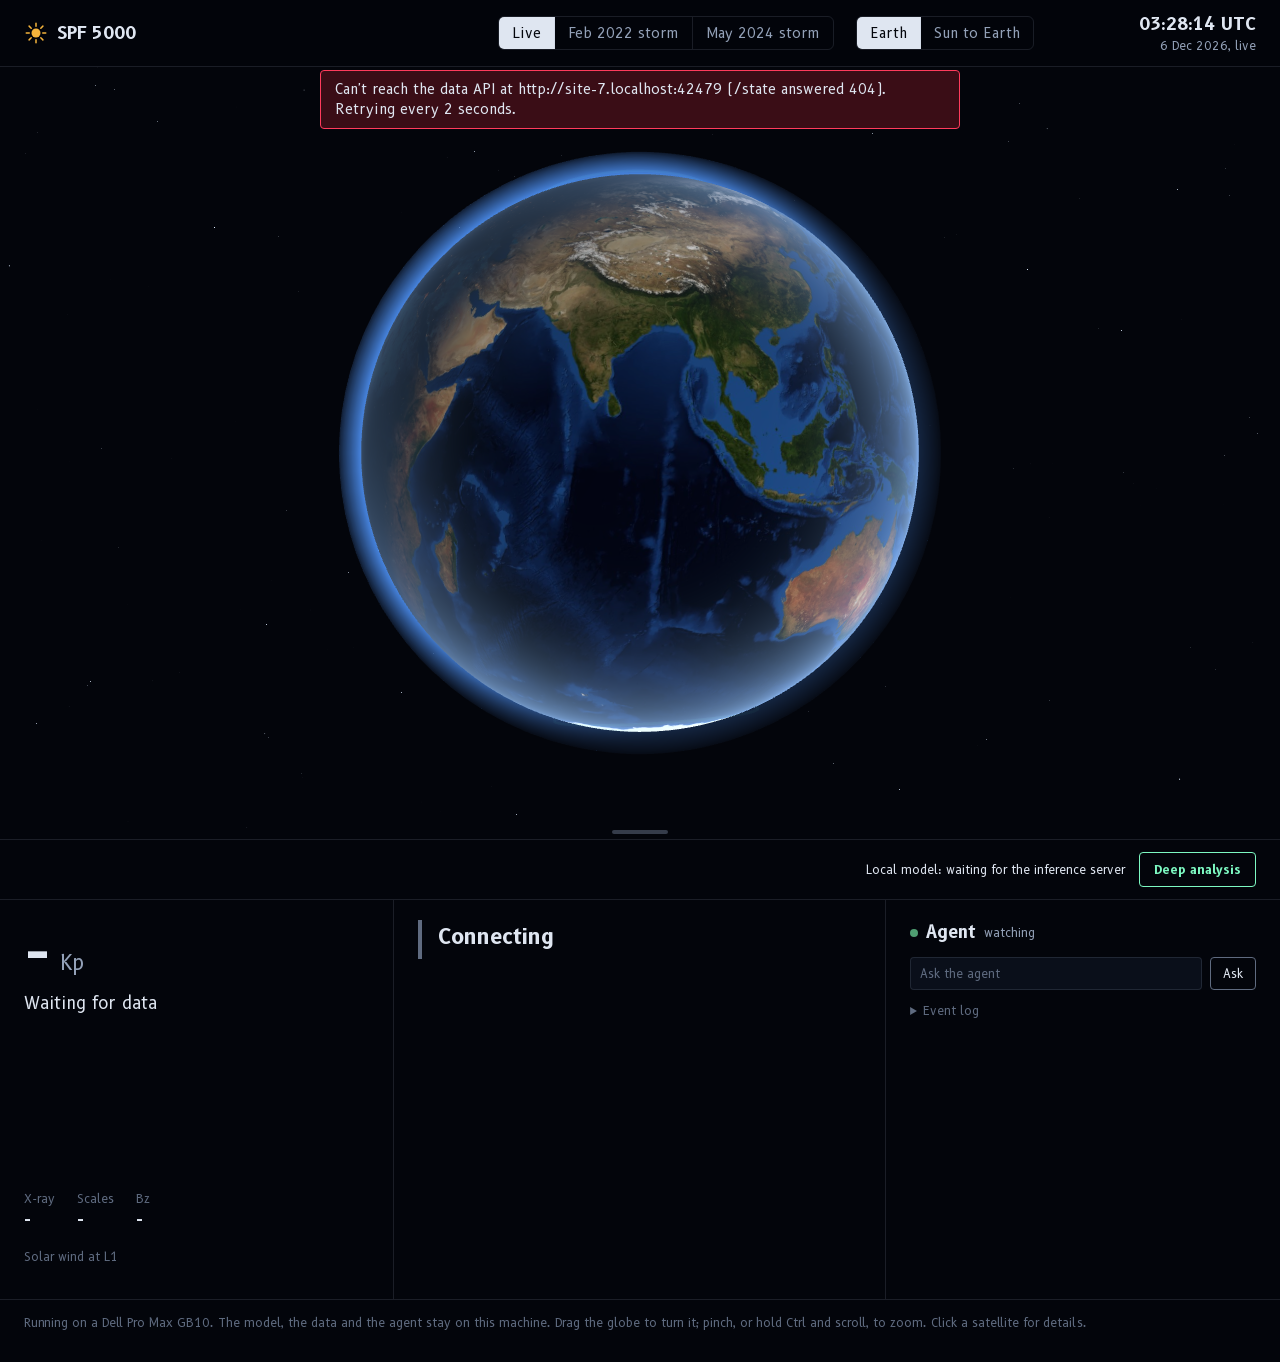
==== commit 4c467ddd: "console: globe fills the screen down to the strip by default" ====
--- a/console/index.html
+++ b/console/index.html
@@ -34,7 +34,7 @@
     <canvas id="scene"></canvas>
     <div id="labels" aria-hidden="true"></div>
     <div class="globe-resize" id="globe-resize" role="separator" aria-orientation="horizontal" tabindex="0"
-         aria-label="Resize the globe" title="Drag to resize the globe. Double-click to fill the screen or go back."></div>
+         aria-label="Resize the globe" title="Drag to resize the globe. Double-click to switch between full and half height."></div>
   </section>
 
   <div class="strip">
